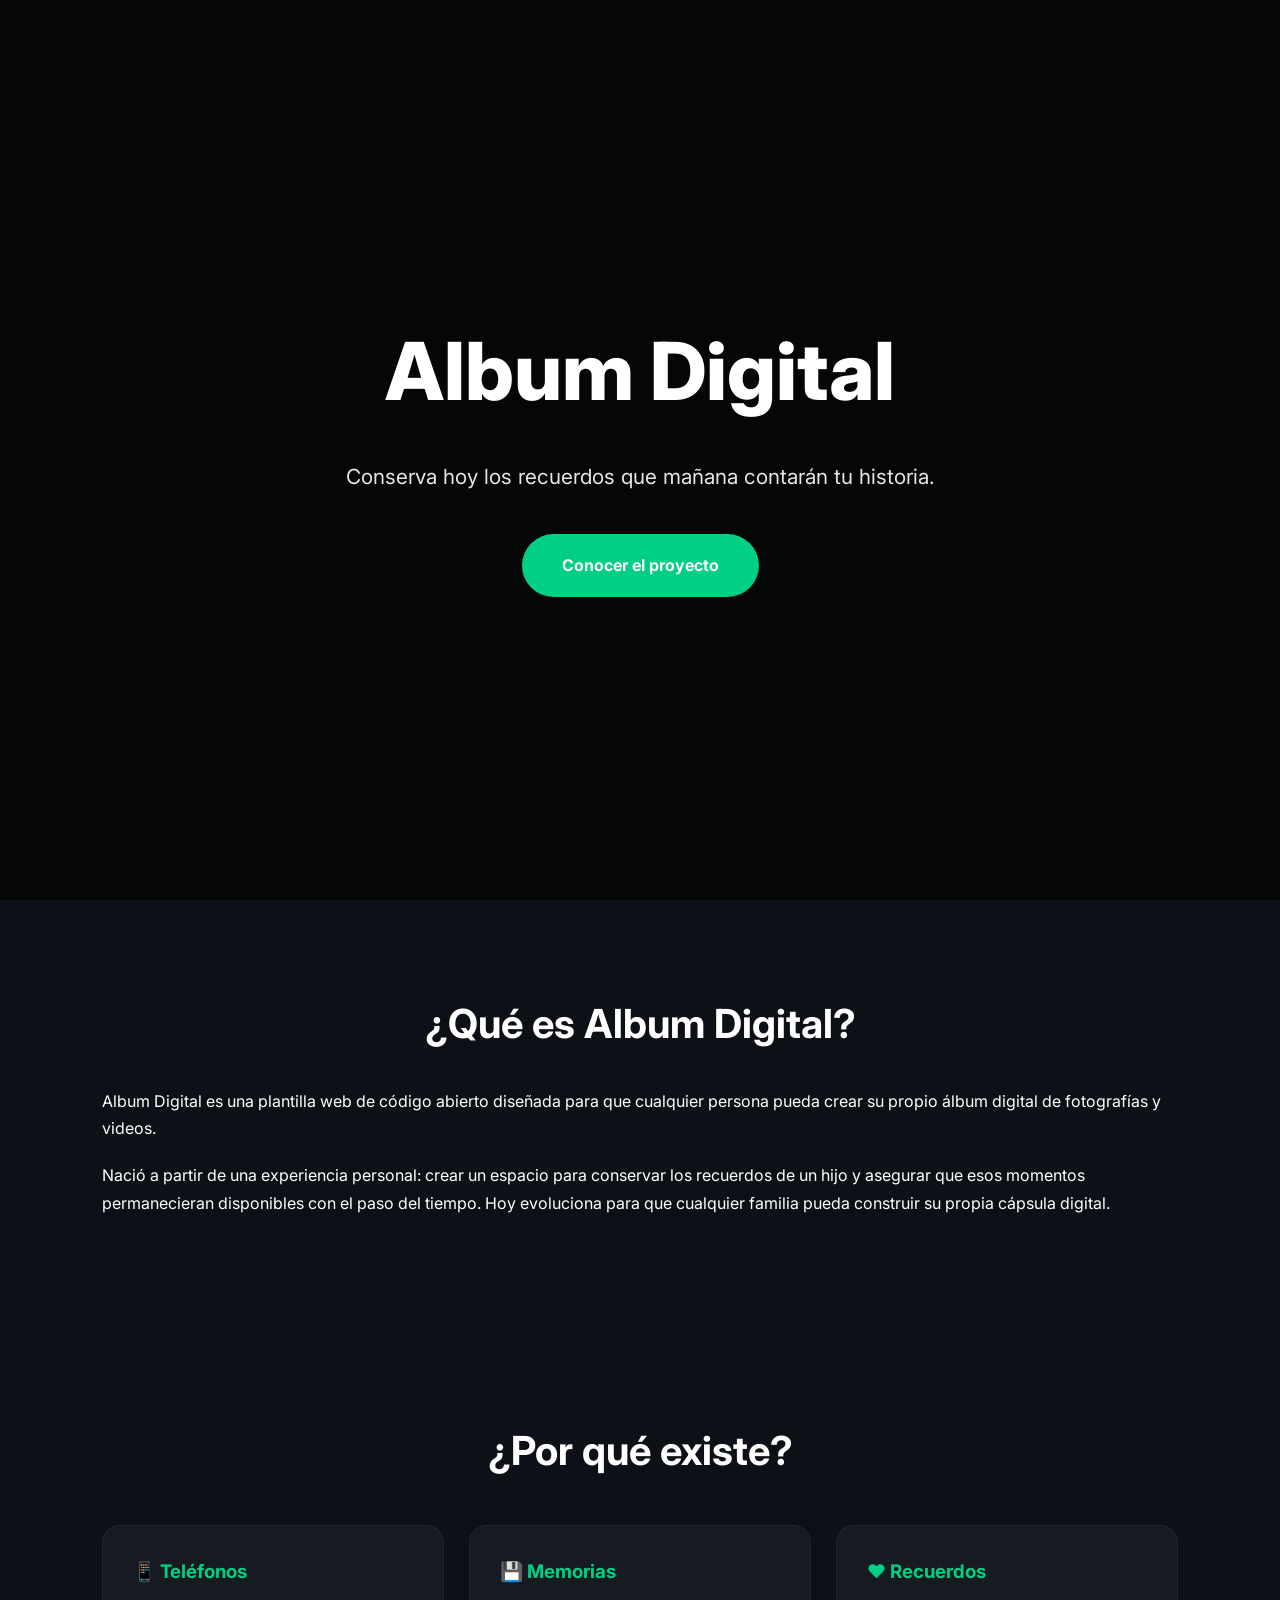
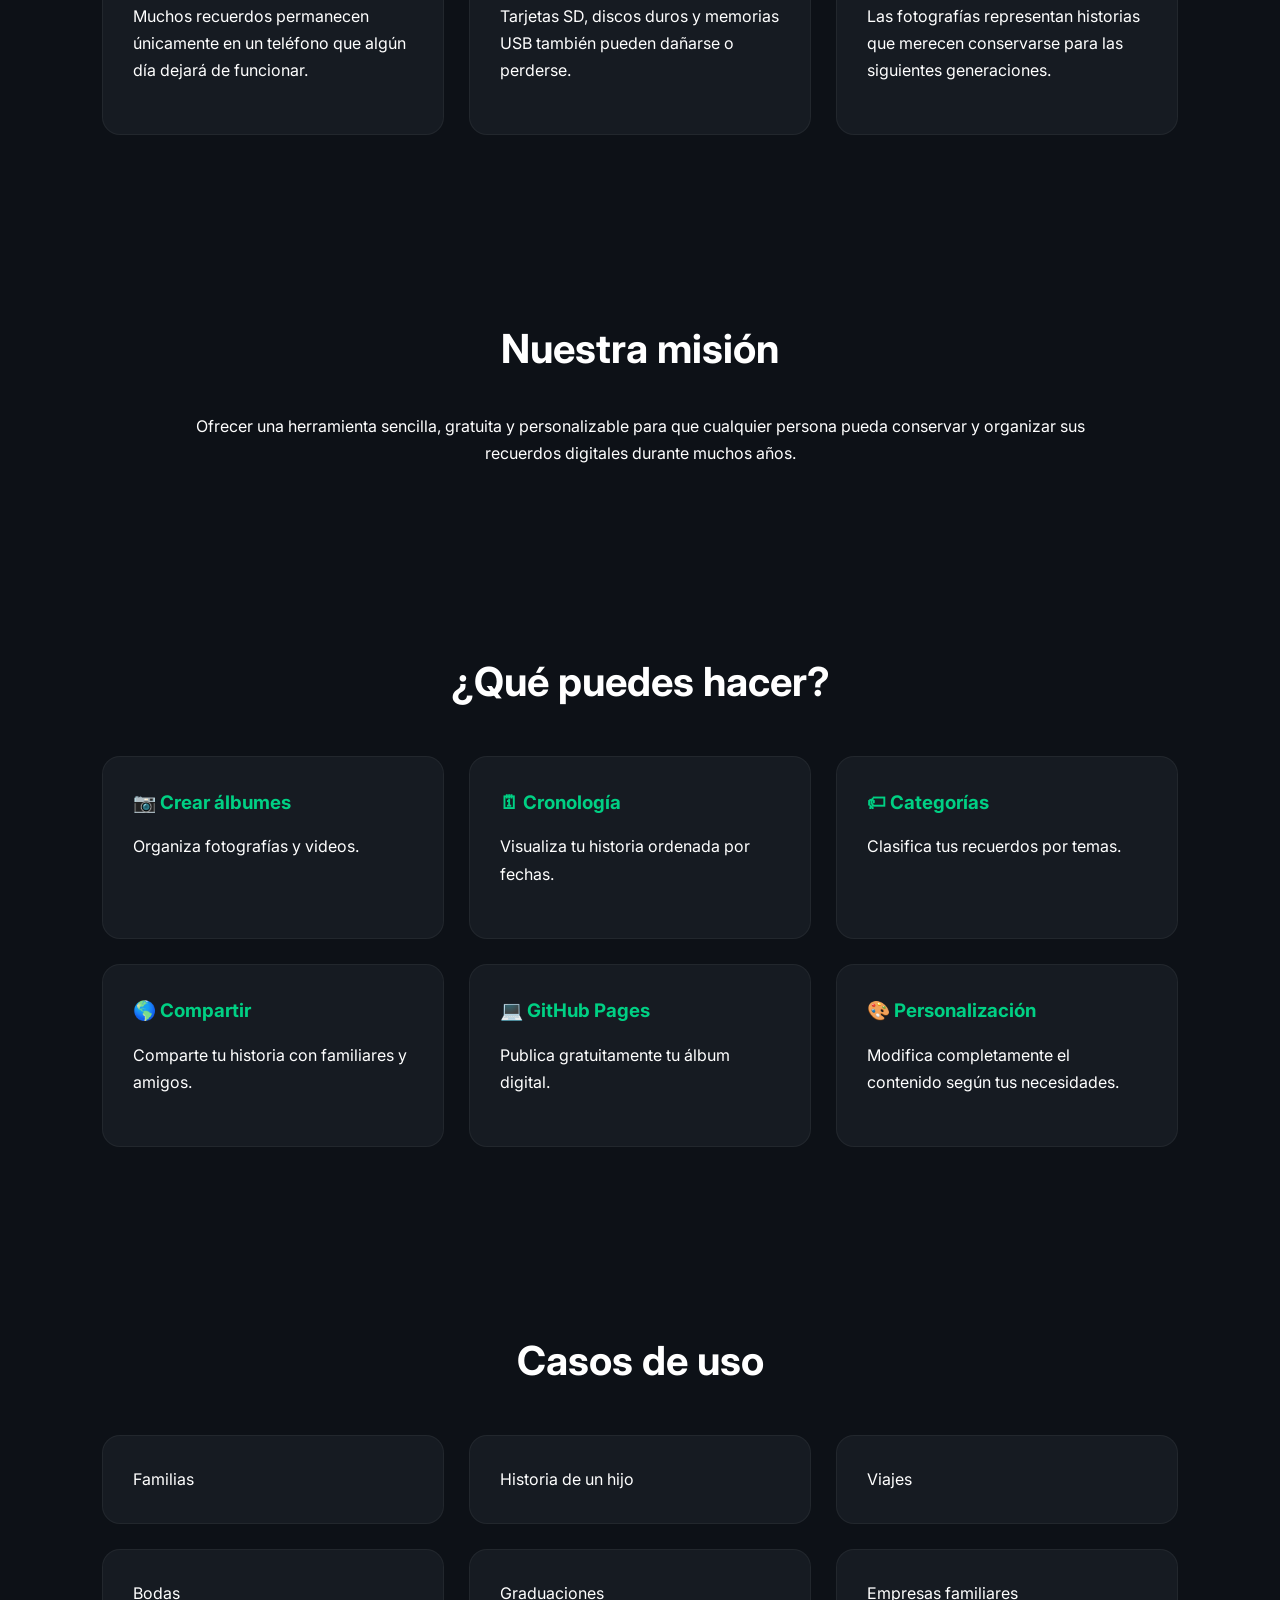
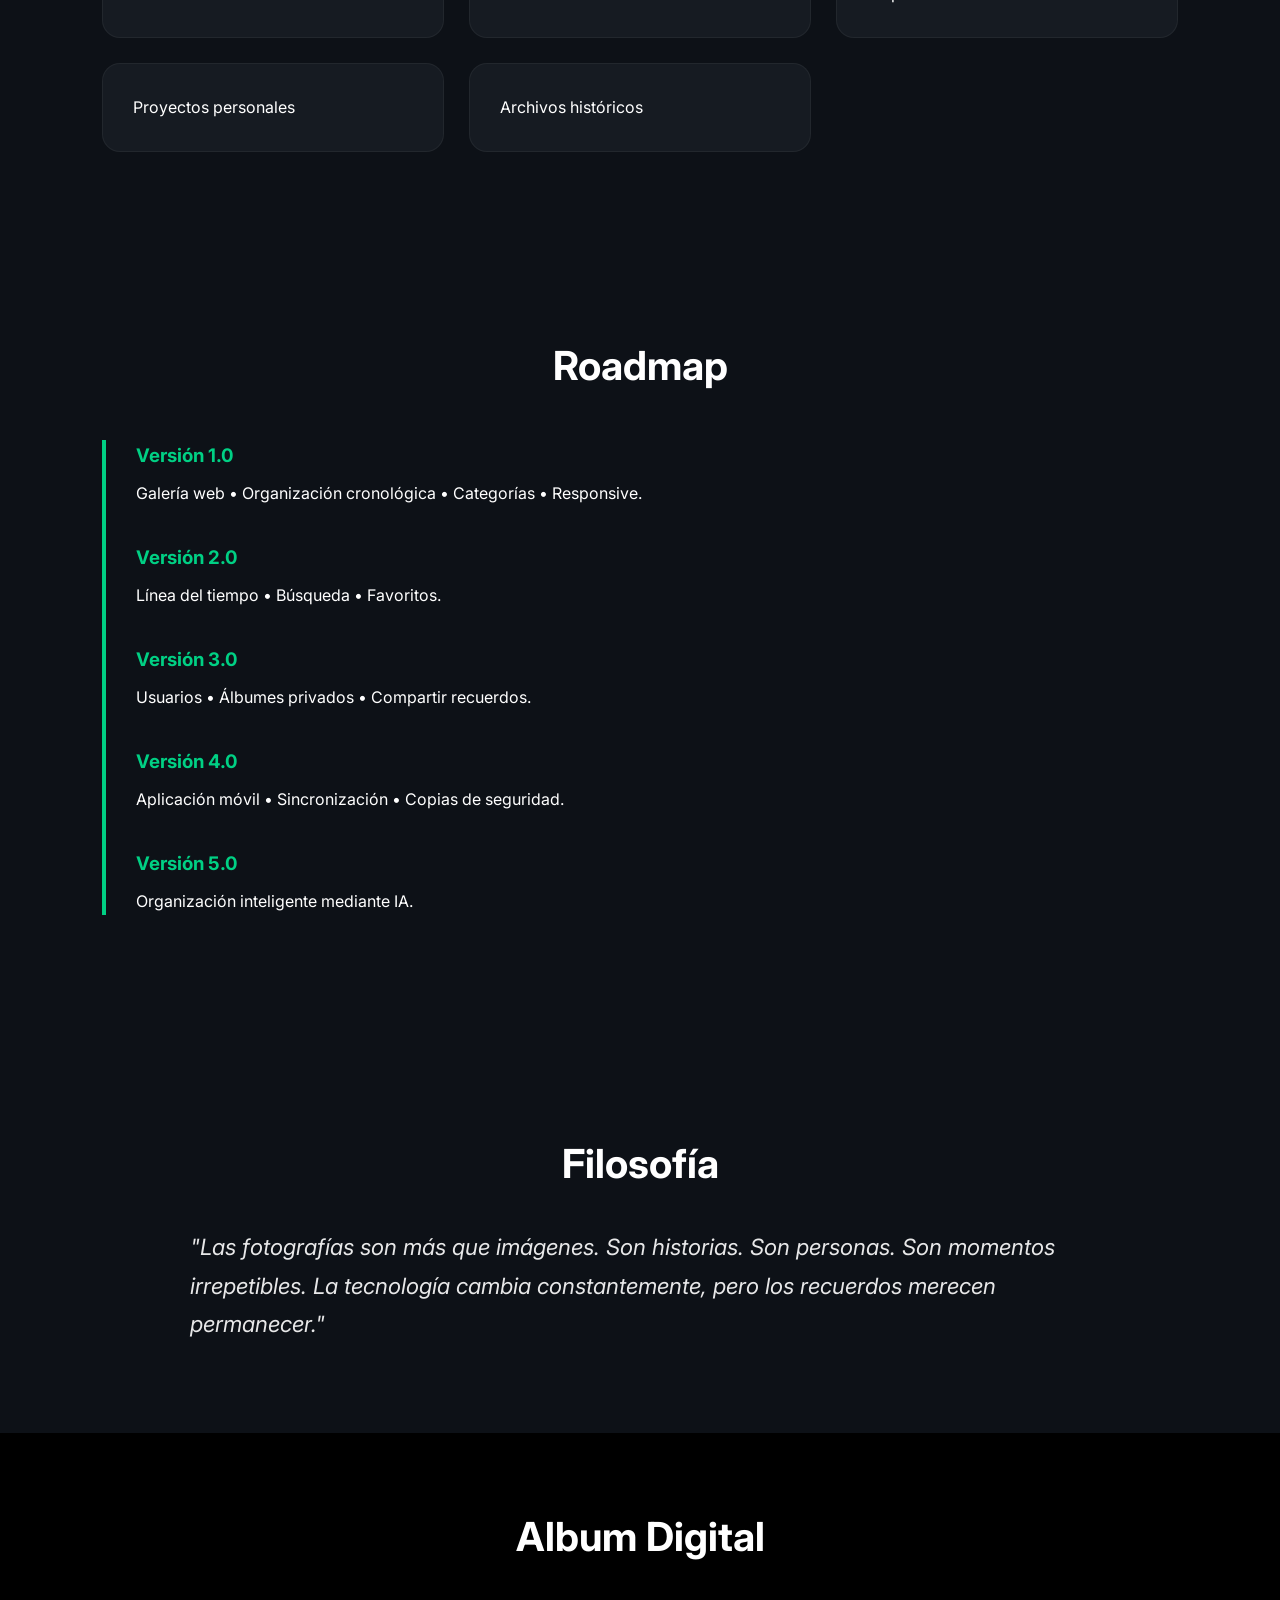
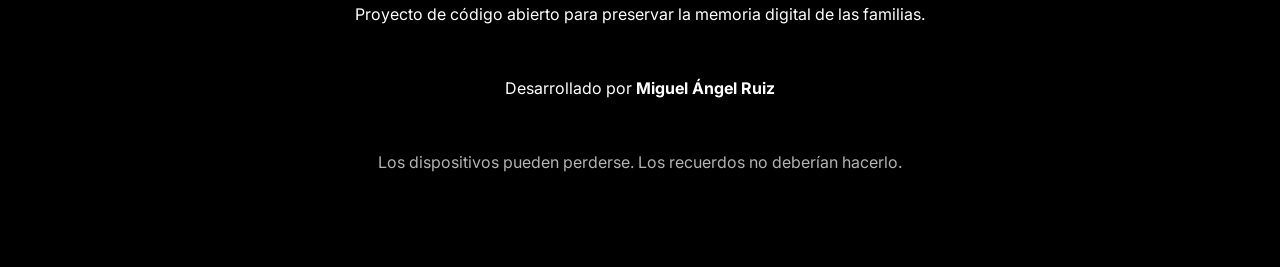
==== index.html @ 4e4da797 "Add files via upload" ====
<!DOCTYPE html>
<html lang="es">
<head>
<meta charset="UTF-8">
<meta name="viewport" content="width=device-width, initial-scale=1.0">
<title>Album Digital | Conserva hoy los recuerdos que mañana contarán tu historia</title>

<link href="https://fonts.googleapis.com/css2?family=Inter:wght@300;400;600;700;800&display=swap" rel="stylesheet">

<style>

*{
margin:0;
padding:0;
box-sizing:border-box;
}

html{
scroll-behavior:smooth;
}

body{

font-family:'Inter',sans-serif;
background:#0d1117;
color:#fff;
line-height:1.7;

}

a{
text-decoration:none;
color:inherit;
}

header{

min-height:100vh;

display:flex;
align-items:center;
justify-content:center;
text-align:center;

padding:40px;

background:

linear-gradient(rgba(0,0,0,.65),rgba(0,0,0,.65)),
url("https://images.unsplash.com/photo-1516035069371-29a1b244cc32?auto=format&fit=crop&w=1600&q=80");

background-size:cover;
background-position:center;

}

.hero{

max-width:900px;

}

.hero h1{

font-size:clamp(3rem,7vw,5rem);

font-weight:800;

margin-bottom:20px;

}

.hero p{

font-size:1.3rem;

opacity:.9;

margin-bottom:40px;

}

.btn{

display:inline-block;

padding:18px 40px;

background:#00d084;

border-radius:50px;

font-weight:700;

transition:.3s;

}

.btn:hover{

transform:translateY(-3px);

background:#00b873;

}

section{

padding:90px 8%;

}

.container{

max-width:1200px;

margin:auto;

}

h2{

font-size:2.5rem;

margin-bottom:30px;

text-align:center;

}

p{

margin-bottom:20px;

}

.grid{

display:grid;

grid-template-columns:repeat(auto-fit,minmax(280px,1fr));

gap:25px;

margin-top:40px;

}

.card{

background:#161b22;

padding:30px;

border-radius:18px;

transition:.3s;

border:1px solid rgba(255,255,255,.05);

}

.card:hover{

transform:translateY(-8px);

}

.card h3{

margin-bottom:15px;

color:#00d084;

}

.timeline{

border-left:4px solid #00d084;

padding-left:30px;

margin-top:40px;

}

.timeline div{

margin-bottom:35px;

}

.timeline h3{

color:#00d084;

margin-bottom:8px;

}

footer{

padding:70px 30px;

text-align:center;

background:#000;

}

blockquote{

font-size:1.4rem;

font-style:italic;

max-width:900px;

margin:auto;

opacity:.9;

}

@media(max-width:768px){

section{

padding:70px 25px;

}

.hero p{

font-size:1.1rem;

}

}

</style>

</head>
<body>

<header>

<div class="hero">

<h1>Album Digital</h1>

<p>

Conserva hoy los recuerdos que mañana contarán tu historia.

</p>

<a href="#proyecto" class="btn">

Conocer el proyecto

</a>

</div>

</header>

<section id="proyecto">

<div class="container">

<h2>¿Qué es Album Digital?</h2>

<p>

Album Digital es una plantilla web de código abierto diseñada para que cualquier persona pueda crear su propio álbum digital de fotografías y videos.

</p>

<p>

Nació a partir de una experiencia personal: crear un espacio para conservar los recuerdos de un hijo y asegurar que esos momentos permanecieran disponibles con el paso del tiempo.

Hoy evoluciona para que cualquier familia pueda construir su propia cápsula digital.

</p>

</div>

</section>

<section>

<div class="container">

<h2>¿Por qué existe?</h2>

<div class="grid">

<div class="card">

<h3>📱 Teléfonos</h3>

<p>

Muchos recuerdos permanecen únicamente en un teléfono que algún día dejará de funcionar.

</p>

</div>

<div class="card">

<h3>💾 Memorias</h3>

<p>

Tarjetas SD, discos duros y memorias USB también pueden dañarse o perderse.

</p>

</div>

<div class="card">

<h3>❤️ Recuerdos</h3>

<p>

Las fotografías representan historias que merecen conservarse para las siguientes generaciones.

</p>

</div>

</div>

</div>

</section>

<section>

<div class="container">

<h2>Nuestra misión</h2>

<p style="text-align:center;max-width:900px;margin:auto;">

Ofrecer una herramienta sencilla, gratuita y personalizable para que cualquier persona pueda conservar y organizar sus recuerdos digitales durante muchos años.

</p>

</div>

</section>

<section>

<div class="container">

<h2>¿Qué puedes hacer?</h2>

<div class="grid">

<div class="card">

<h3>📷 Crear álbumes</h3>

<p>Organiza fotografías y videos.</p>

</div>

<div class="card">

<h3>🗓 Cronología</h3>

<p>Visualiza tu historia ordenada por fechas.</p>

</div>

<div class="card">

<h3>🏷 Categorías</h3>

<p>Clasifica tus recuerdos por temas.</p>

</div>

<div class="card">

<h3>🌎 Compartir</h3>

<p>Comparte tu historia con familiares y amigos.</p>

</div>

<div class="card">

<h3>💻 GitHub Pages</h3>

<p>Publica gratuitamente tu álbum digital.</p>

</div>

<div class="card">

<h3>🎨 Personalización</h3>

<p>Modifica completamente el contenido según tus necesidades.</p>

</div>

</div>

</div>

</section>

<section>

<div class="container">

<h2>Casos de uso</h2>

<div class="grid">

<div class="card">

Familias

</div>

<div class="card">

Historia de un hijo

</div>

<div class="card">

Viajes

</div>

<div class="card">

Bodas

</div>

<div class="card">

Graduaciones

</div>

<div class="card">

Empresas familiares

</div>

<div class="card">

Proyectos personales

</div>

<div class="card">

Archivos históricos

</div>

</div>

</div>

</section>

<section>

<div class="container">

<h2>Roadmap</h2>

<div class="timeline">

<div>

<h3>Versión 1.0</h3>

Galería web • Organización cronológica • Categorías • Responsive.

</div>

<div>

<h3>Versión 2.0</h3>

Línea del tiempo • Búsqueda • Favoritos.

</div>

<div>

<h3>Versión 3.0</h3>

Usuarios • Álbumes privados • Compartir recuerdos.

</div>

<div>

<h3>Versión 4.0</h3>

Aplicación móvil • Sincronización • Copias de seguridad.

</div>

<div>

<h3>Versión 5.0</h3>

Organización inteligente mediante IA.

</div>

</div>

</div>

</section>

<section>

<div class="container">

<h2>Filosofía</h2>

<blockquote>

"Las fotografías son más que imágenes.

Son historias.

Son personas.

Son momentos irrepetibles.

La tecnología cambia constantemente, pero los recuerdos merecen permanecer."

</blockquote>

</div>

</section>

<footer>

<h2>Album Digital</h2>

<p>

Proyecto de código abierto para preservar la memoria digital de las familias.

</p>

<br>

<p>

Desarrollado por <strong>Miguel Ángel Ruiz</strong>

</p>

<br>

<p style="opacity:.7;">

Los dispositivos pueden perderse.

Los recuerdos no deberían hacerlo.

</p>

</footer>

</body>
</html>
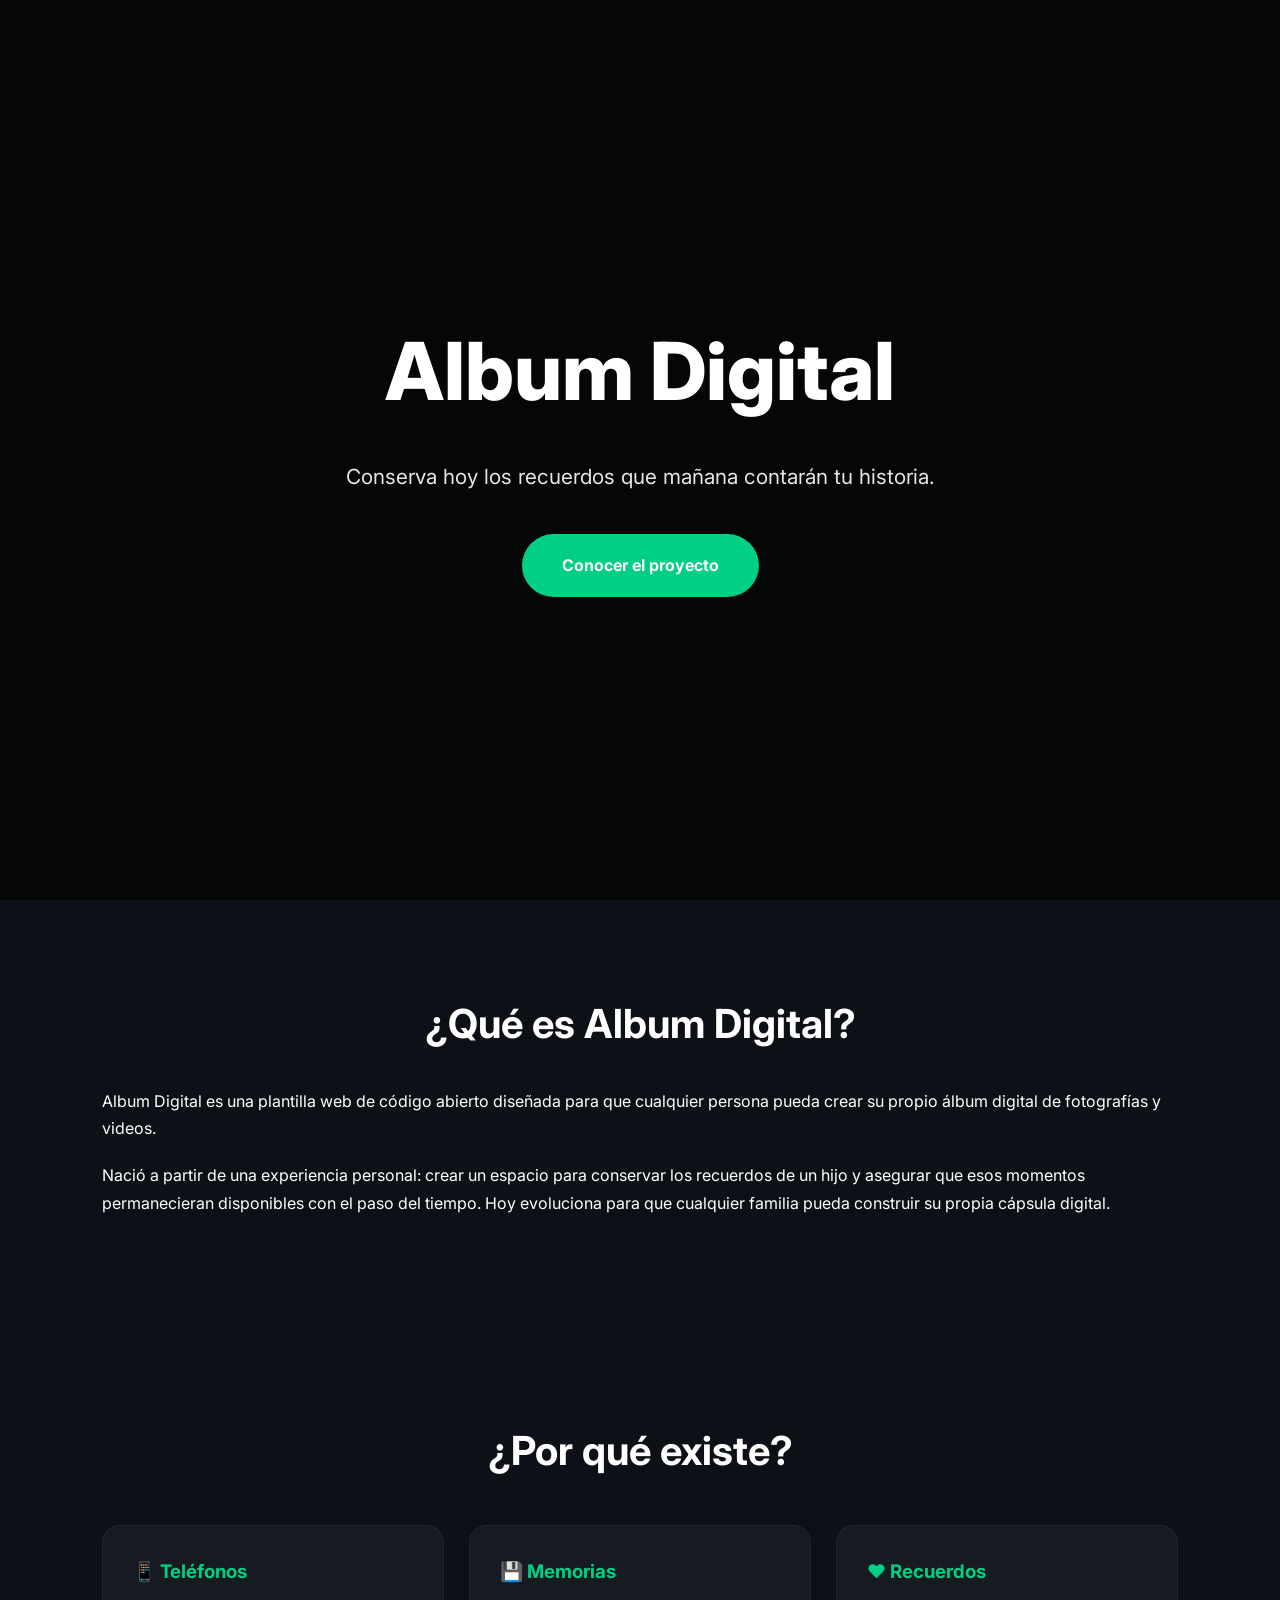
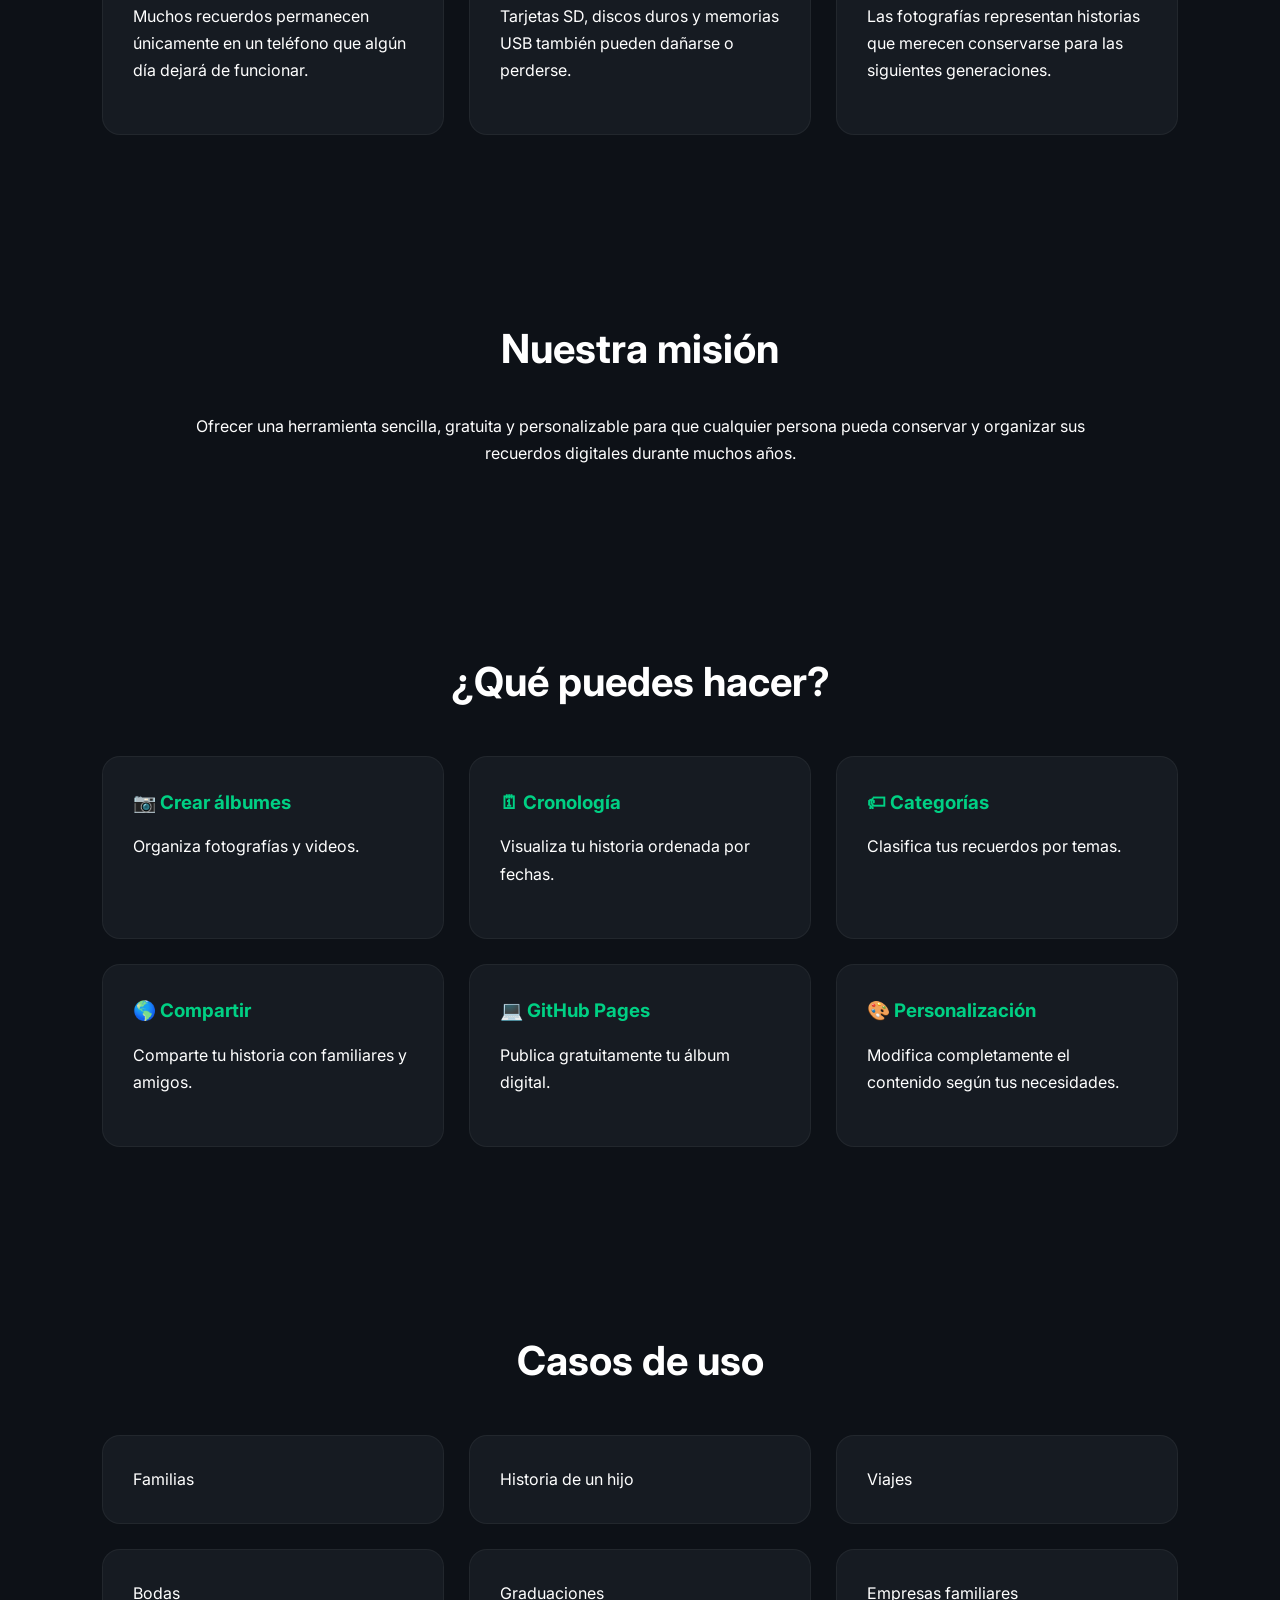
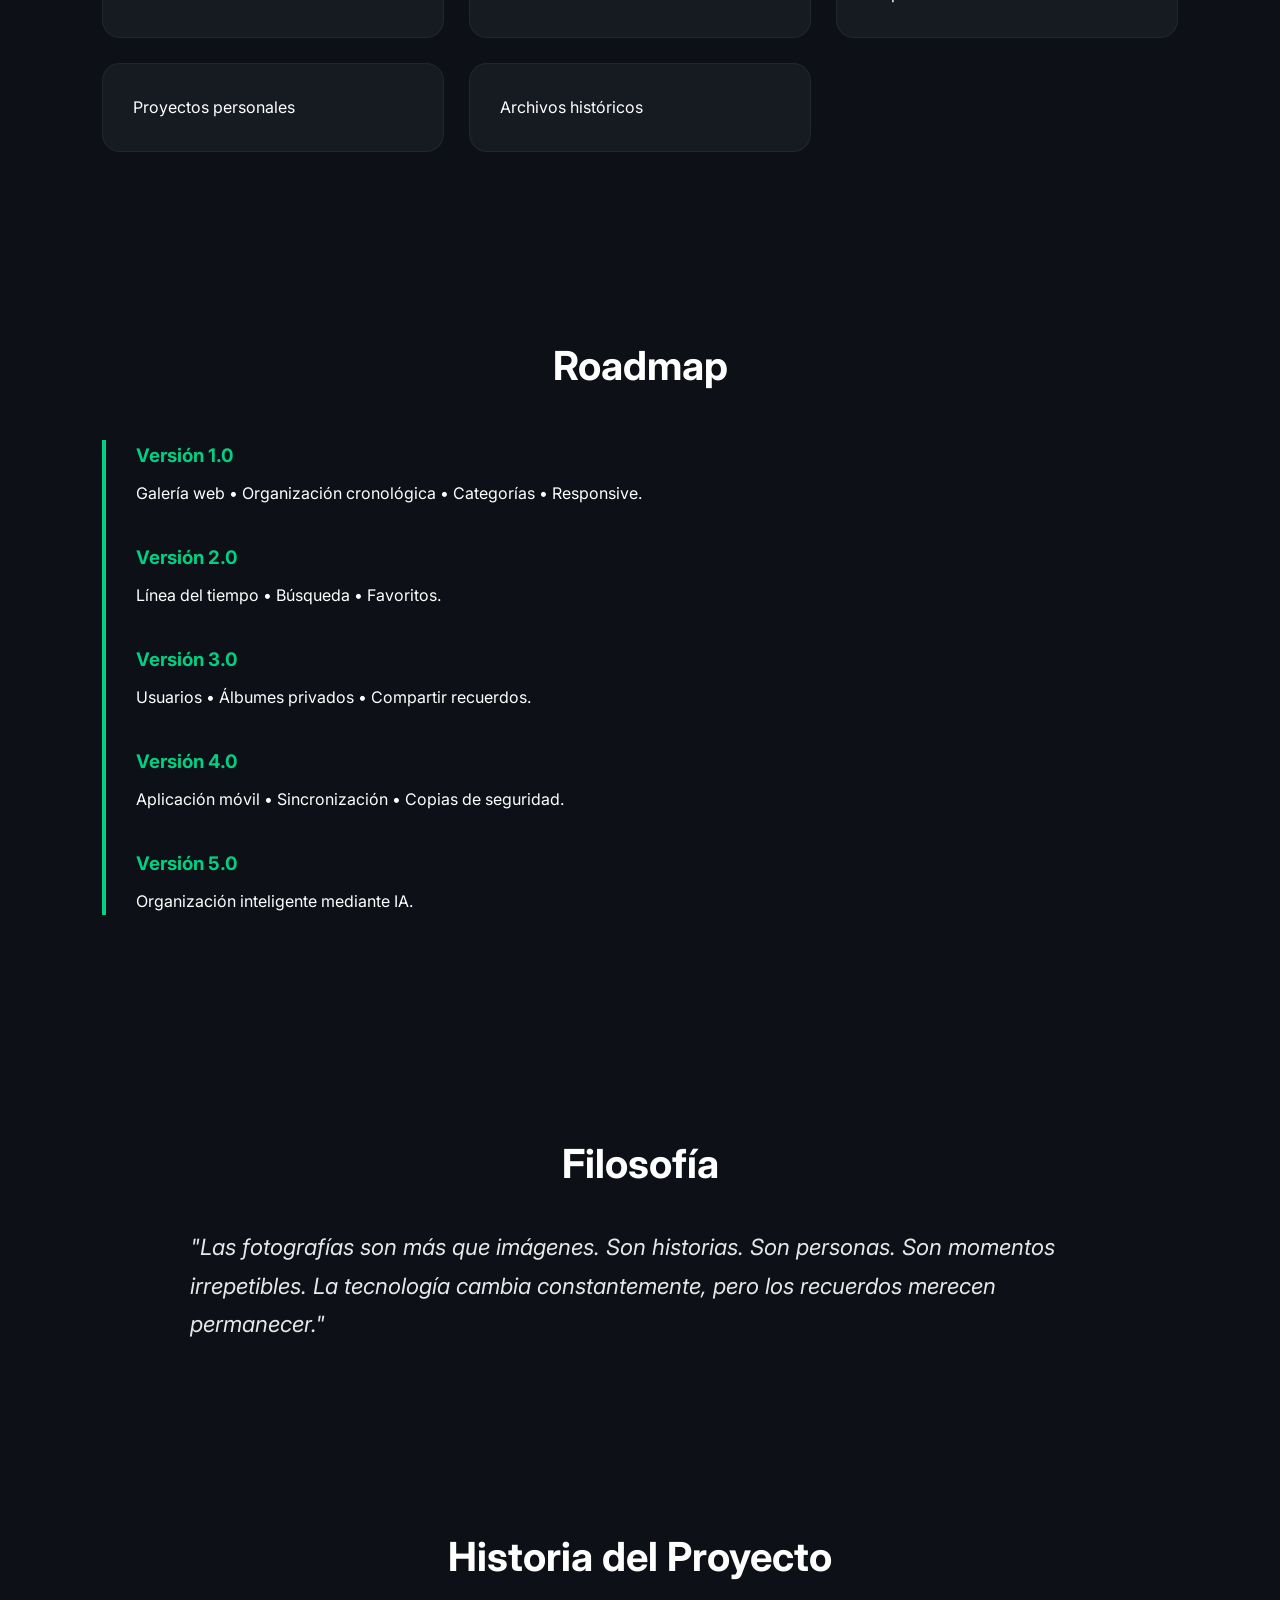
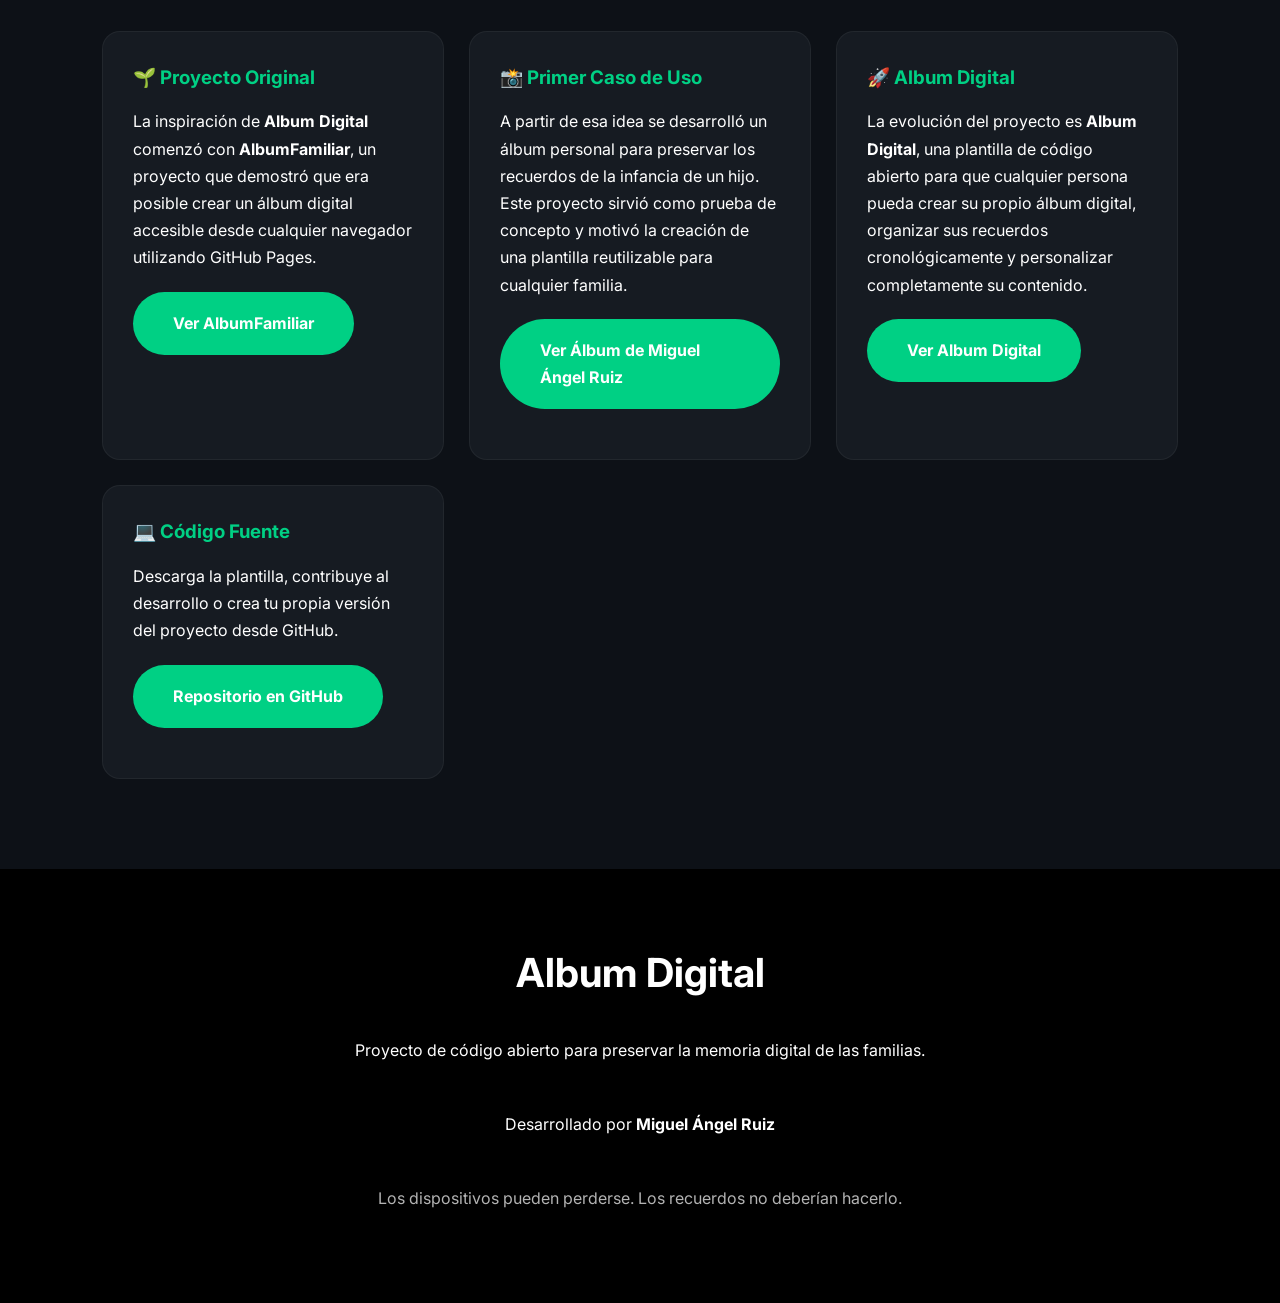
==== commit 61a1cd64: "Update index.html" ====
--- a/index.html
+++ b/index.html
@@ -556,7 +556,83 @@
 </div>
 
 </section>
-
+<section id="enlaces">
+
+<div class="container">
+
+<h2>Historia del Proyecto</h2>
+
+<div class="grid">
+
+<div class="card">
+
+<h3>🌱 Proyecto Original</h3>
+
+<p>
+La inspiración de <strong>Album Digital</strong> comenzó con <strong>AlbumFamiliar</strong>, un proyecto que demostró que era posible crear un álbum digital accesible desde cualquier navegador utilizando GitHub Pages.
+</p>
+
+<p>
+<a class="btn" href="https://kato250712.github.io/AlbumFamiliar/" target="_blank" rel="noopener noreferrer">
+Ver AlbumFamiliar
+</a>
+</p>
+
+</div>
+
+<div class="card">
+
+<h3>📸 Primer Caso de Uso</h3>
+
+<p>
+A partir de esa idea se desarrolló un álbum personal para preservar los recuerdos de la infancia de un hijo. Este proyecto sirvió como prueba de concepto y motivó la creación de una plantilla reutilizable para cualquier familia.
+</p>
+
+<p>
+<a class="btn" href="https://miguelangelruizfull-ai.github.io/album_MiguelAngelRuiz/" target="_blank" rel="noopener noreferrer">
+Ver Álbum de Miguel Ángel Ruiz
+</a>
+</p>
+
+</div>
+
+<div class="card">
+
+<h3>🚀 Album Digital</h3>
+
+<p>
+La evolución del proyecto es <strong>Album Digital</strong>, una plantilla de código abierto para que cualquier persona pueda crear su propio álbum digital, organizar sus recuerdos cronológicamente y personalizar completamente su contenido.
+</p>
+
+<p>
+<a class="btn" href="https://miguelangelruizfull-ai.github.io/Album_Digital/" target="_blank" rel="noopener noreferrer">
+Ver Album Digital
+</a>
+</p>
+
+</div>
+
+<div class="card">
+
+<h3>💻 Código Fuente</h3>
+
+<p>
+Descarga la plantilla, contribuye al desarrollo o crea tu propia versión del proyecto desde GitHub.
+</p>
+
+<p>
+<a class="btn" href="https://github.com/miguelangelruizfull-ai/Album_Digital" target="_blank" rel="noopener noreferrer">
+Repositorio en GitHub
+</a>
+</p>
+
+</div>
+
+</div>
+
+</div>
+
+</section>
 <footer>
 
 <h2>Album Digital</h2>
@@ -588,4 +664,4 @@
 </footer>
 
 </body>
-</html>+</html>
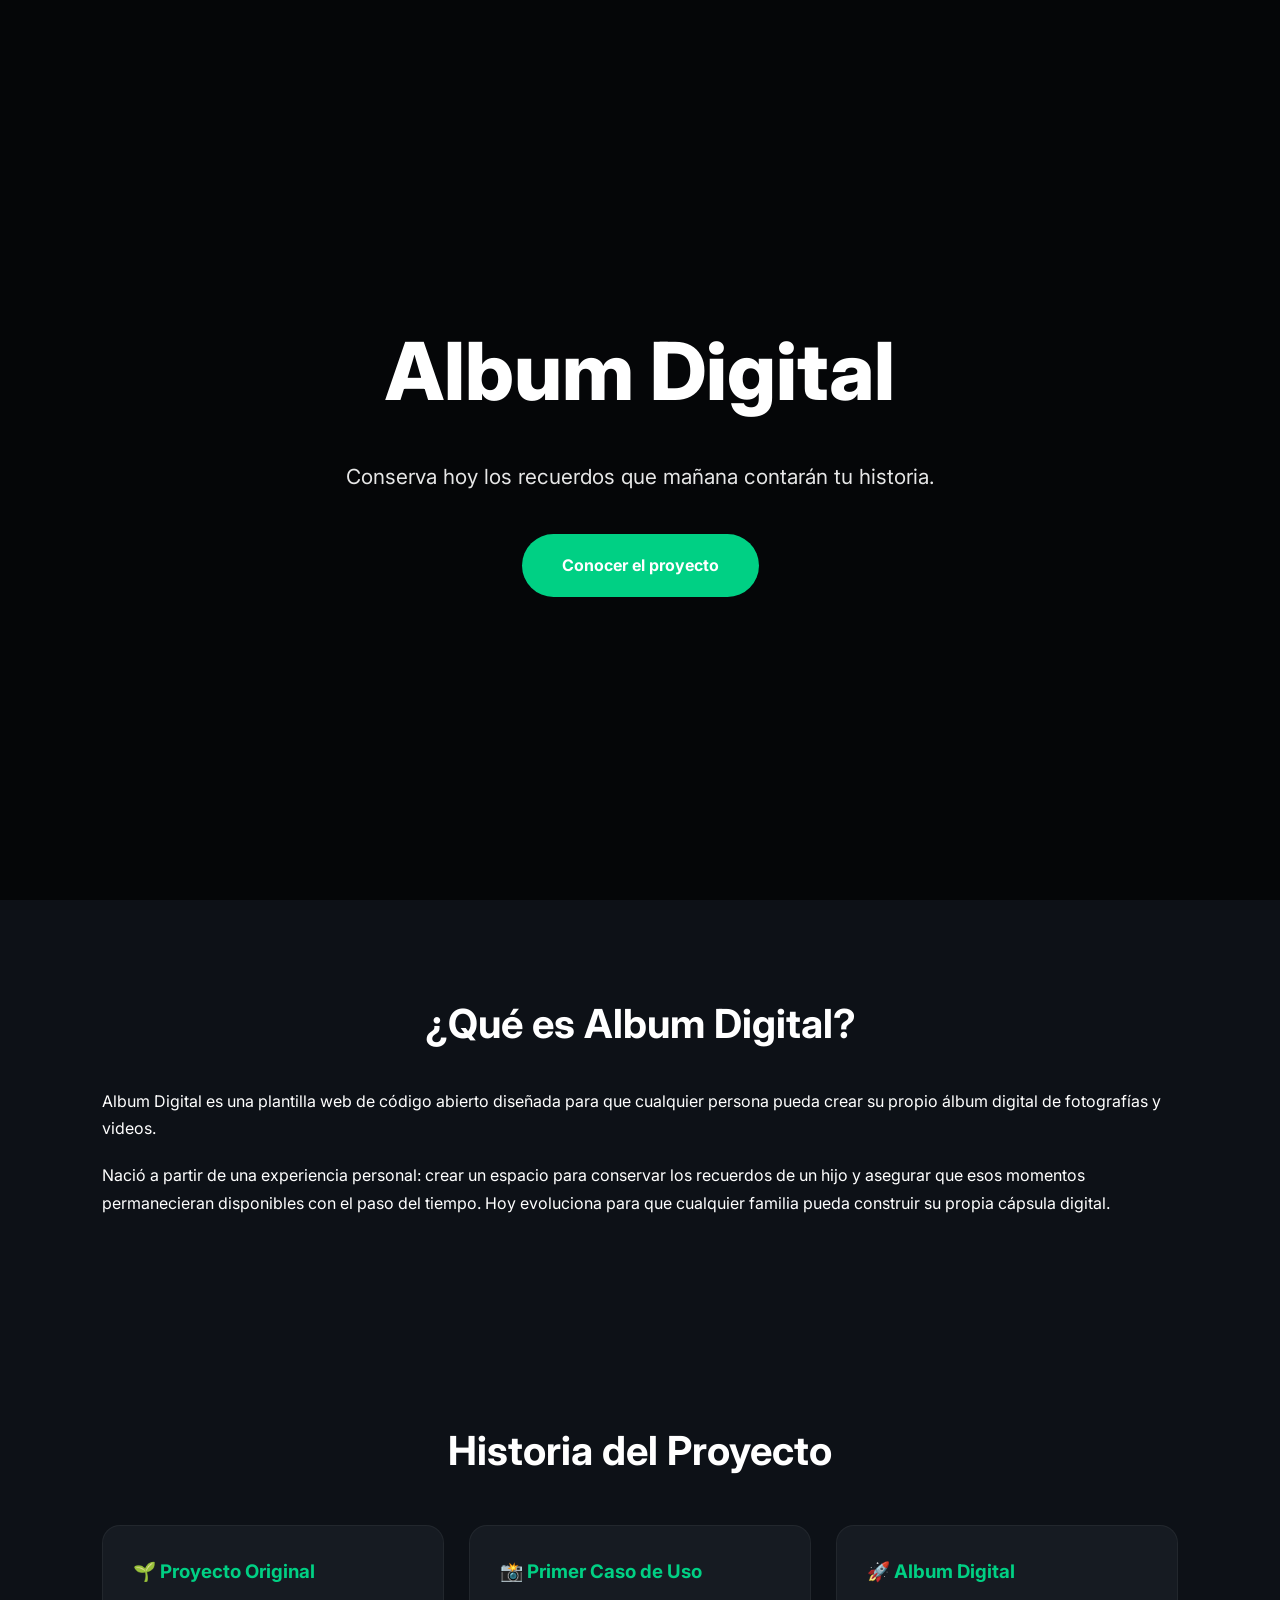
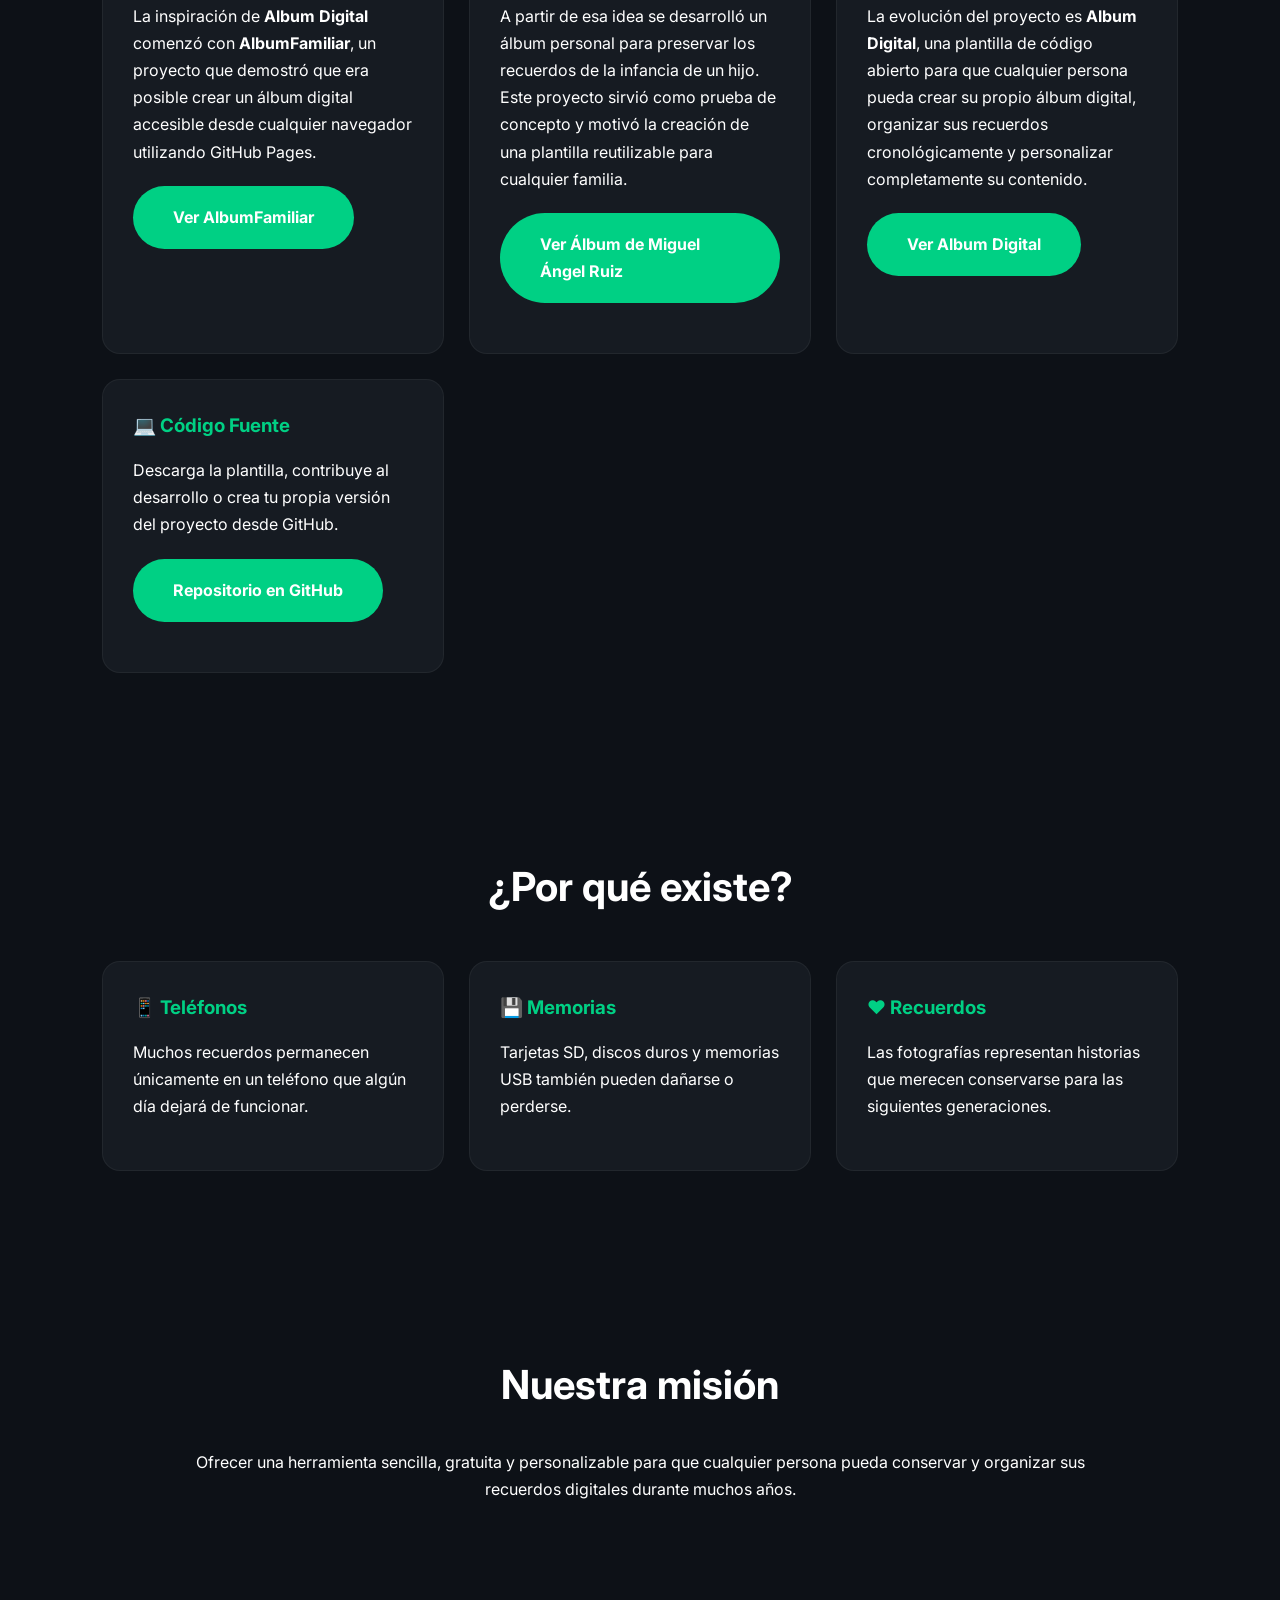
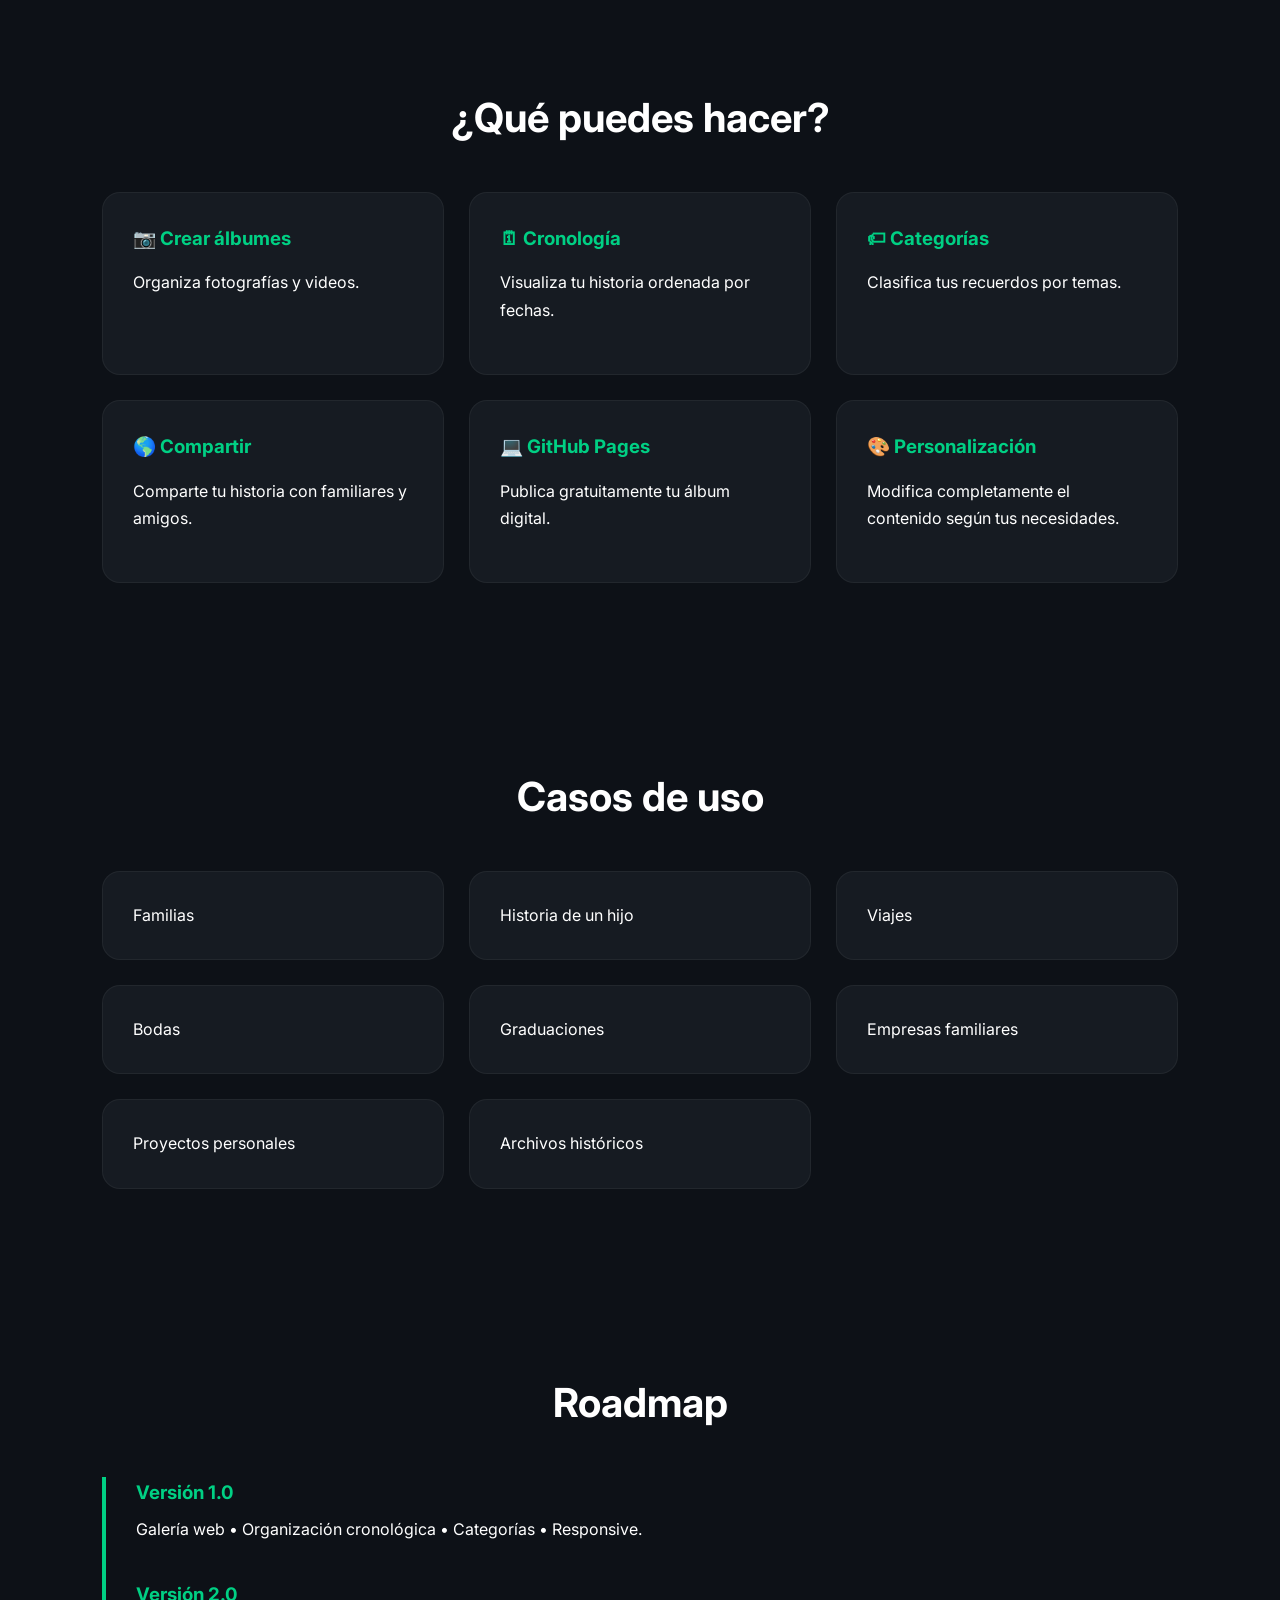
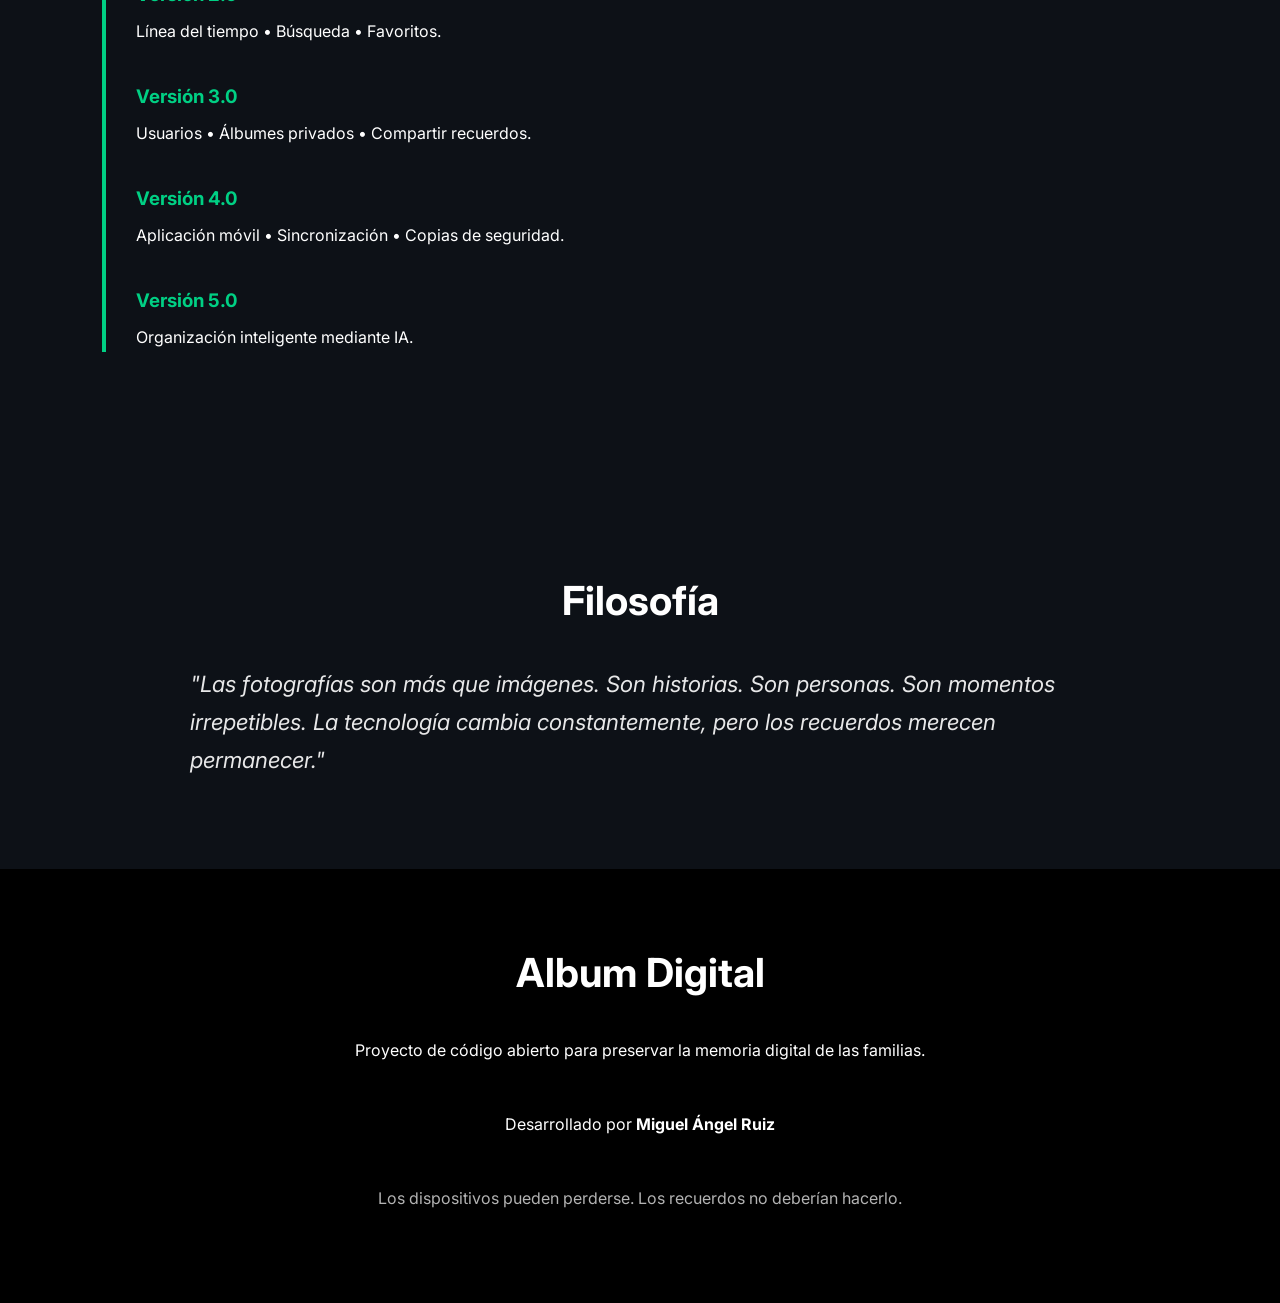
==== commit 559b4612: "Add files via upload" ====
--- a/index.html
+++ b/index.html
@@ -288,274 +288,6 @@
 </div>
 
 </section>
-
-<section>
-
-<div class="container">
-
-<h2>¿Por qué existe?</h2>
-
-<div class="grid">
-
-<div class="card">
-
-<h3>📱 Teléfonos</h3>
-
-<p>
-
-Muchos recuerdos permanecen únicamente en un teléfono que algún día dejará de funcionar.
-
-</p>
-
-</div>
-
-<div class="card">
-
-<h3>💾 Memorias</h3>
-
-<p>
-
-Tarjetas SD, discos duros y memorias USB también pueden dañarse o perderse.
-
-</p>
-
-</div>
-
-<div class="card">
-
-<h3>❤️ Recuerdos</h3>
-
-<p>
-
-Las fotografías representan historias que merecen conservarse para las siguientes generaciones.
-
-</p>
-
-</div>
-
-</div>
-
-</div>
-
-</section>
-
-<section>
-
-<div class="container">
-
-<h2>Nuestra misión</h2>
-
-<p style="text-align:center;max-width:900px;margin:auto;">
-
-Ofrecer una herramienta sencilla, gratuita y personalizable para que cualquier persona pueda conservar y organizar sus recuerdos digitales durante muchos años.
-
-</p>
-
-</div>
-
-</section>
-
-<section>
-
-<div class="container">
-
-<h2>¿Qué puedes hacer?</h2>
-
-<div class="grid">
-
-<div class="card">
-
-<h3>📷 Crear álbumes</h3>
-
-<p>Organiza fotografías y videos.</p>
-
-</div>
-
-<div class="card">
-
-<h3>🗓 Cronología</h3>
-
-<p>Visualiza tu historia ordenada por fechas.</p>
-
-</div>
-
-<div class="card">
-
-<h3>🏷 Categorías</h3>
-
-<p>Clasifica tus recuerdos por temas.</p>
-
-</div>
-
-<div class="card">
-
-<h3>🌎 Compartir</h3>
-
-<p>Comparte tu historia con familiares y amigos.</p>
-
-</div>
-
-<div class="card">
-
-<h3>💻 GitHub Pages</h3>
-
-<p>Publica gratuitamente tu álbum digital.</p>
-
-</div>
-
-<div class="card">
-
-<h3>🎨 Personalización</h3>
-
-<p>Modifica completamente el contenido según tus necesidades.</p>
-
-</div>
-
-</div>
-
-</div>
-
-</section>
-
-<section>
-
-<div class="container">
-
-<h2>Casos de uso</h2>
-
-<div class="grid">
-
-<div class="card">
-
-Familias
-
-</div>
-
-<div class="card">
-
-Historia de un hijo
-
-</div>
-
-<div class="card">
-
-Viajes
-
-</div>
-
-<div class="card">
-
-Bodas
-
-</div>
-
-<div class="card">
-
-Graduaciones
-
-</div>
-
-<div class="card">
-
-Empresas familiares
-
-</div>
-
-<div class="card">
-
-Proyectos personales
-
-</div>
-
-<div class="card">
-
-Archivos históricos
-
-</div>
-
-</div>
-
-</div>
-
-</section>
-
-<section>
-
-<div class="container">
-
-<h2>Roadmap</h2>
-
-<div class="timeline">
-
-<div>
-
-<h3>Versión 1.0</h3>
-
-Galería web • Organización cronológica • Categorías • Responsive.
-
-</div>
-
-<div>
-
-<h3>Versión 2.0</h3>
-
-Línea del tiempo • Búsqueda • Favoritos.
-
-</div>
-
-<div>
-
-<h3>Versión 3.0</h3>
-
-Usuarios • Álbumes privados • Compartir recuerdos.
-
-</div>
-
-<div>
-
-<h3>Versión 4.0</h3>
-
-Aplicación móvil • Sincronización • Copias de seguridad.
-
-</div>
-
-<div>
-
-<h3>Versión 5.0</h3>
-
-Organización inteligente mediante IA.
-
-</div>
-
-</div>
-
-</div>
-
-</section>
-
-<section>
-
-<div class="container">
-
-<h2>Filosofía</h2>
-
-<blockquote>
-
-"Las fotografías son más que imágenes.
-
-Son historias.
-
-Son personas.
-
-Son momentos irrepetibles.
-
-La tecnología cambia constantemente, pero los recuerdos merecen permanecer."
-
-</blockquote>
-
-</div>
-
-</section>
 <section id="enlaces">
 
 <div class="container">
@@ -633,6 +365,274 @@
 </div>
 
 </section>
+
+<section>
+
+<div class="container">
+
+<h2>¿Por qué existe?</h2>
+
+<div class="grid">
+
+<div class="card">
+
+<h3>📱 Teléfonos</h3>
+
+<p>
+
+Muchos recuerdos permanecen únicamente en un teléfono que algún día dejará de funcionar.
+
+</p>
+
+</div>
+
+<div class="card">
+
+<h3>💾 Memorias</h3>
+
+<p>
+
+Tarjetas SD, discos duros y memorias USB también pueden dañarse o perderse.
+
+</p>
+
+</div>
+
+<div class="card">
+
+<h3>❤️ Recuerdos</h3>
+
+<p>
+
+Las fotografías representan historias que merecen conservarse para las siguientes generaciones.
+
+</p>
+
+</div>
+
+</div>
+
+</div>
+
+</section>
+
+<section>
+
+<div class="container">
+
+<h2>Nuestra misión</h2>
+
+<p style="text-align:center;max-width:900px;margin:auto;">
+
+Ofrecer una herramienta sencilla, gratuita y personalizable para que cualquier persona pueda conservar y organizar sus recuerdos digitales durante muchos años.
+
+</p>
+
+</div>
+
+</section>
+
+<section>
+
+<div class="container">
+
+<h2>¿Qué puedes hacer?</h2>
+
+<div class="grid">
+
+<div class="card">
+
+<h3>📷 Crear álbumes</h3>
+
+<p>Organiza fotografías y videos.</p>
+
+</div>
+
+<div class="card">
+
+<h3>🗓 Cronología</h3>
+
+<p>Visualiza tu historia ordenada por fechas.</p>
+
+</div>
+
+<div class="card">
+
+<h3>🏷 Categorías</h3>
+
+<p>Clasifica tus recuerdos por temas.</p>
+
+</div>
+
+<div class="card">
+
+<h3>🌎 Compartir</h3>
+
+<p>Comparte tu historia con familiares y amigos.</p>
+
+</div>
+
+<div class="card">
+
+<h3>💻 GitHub Pages</h3>
+
+<p>Publica gratuitamente tu álbum digital.</p>
+
+</div>
+
+<div class="card">
+
+<h3>🎨 Personalización</h3>
+
+<p>Modifica completamente el contenido según tus necesidades.</p>
+
+</div>
+
+</div>
+
+</div>
+
+</section>
+
+<section>
+
+<div class="container">
+
+<h2>Casos de uso</h2>
+
+<div class="grid">
+
+<div class="card">
+
+Familias
+
+</div>
+
+<div class="card">
+
+Historia de un hijo
+
+</div>
+
+<div class="card">
+
+Viajes
+
+</div>
+
+<div class="card">
+
+Bodas
+
+</div>
+
+<div class="card">
+
+Graduaciones
+
+</div>
+
+<div class="card">
+
+Empresas familiares
+
+</div>
+
+<div class="card">
+
+Proyectos personales
+
+</div>
+
+<div class="card">
+
+Archivos históricos
+
+</div>
+
+</div>
+
+</div>
+
+</section>
+
+<section>
+
+<div class="container">
+
+<h2>Roadmap</h2>
+
+<div class="timeline">
+
+<div>
+
+<h3>Versión 1.0</h3>
+
+Galería web • Organización cronológica • Categorías • Responsive.
+
+</div>
+
+<div>
+
+<h3>Versión 2.0</h3>
+
+Línea del tiempo • Búsqueda • Favoritos.
+
+</div>
+
+<div>
+
+<h3>Versión 3.0</h3>
+
+Usuarios • Álbumes privados • Compartir recuerdos.
+
+</div>
+
+<div>
+
+<h3>Versión 4.0</h3>
+
+Aplicación móvil • Sincronización • Copias de seguridad.
+
+</div>
+
+<div>
+
+<h3>Versión 5.0</h3>
+
+Organización inteligente mediante IA.
+
+</div>
+
+</div>
+
+</div>
+
+</section>
+
+<section>
+
+<div class="container">
+
+<h2>Filosofía</h2>
+
+<blockquote>
+
+"Las fotografías son más que imágenes.
+
+Son historias.
+
+Son personas.
+
+Son momentos irrepetibles.
+
+La tecnología cambia constantemente, pero los recuerdos merecen permanecer."
+
+</blockquote>
+
+</div>
+
+</section>
 <footer>
 
 <h2>Album Digital</h2>
@@ -664,4 +664,4 @@
 </footer>
 
 </body>
-</html>
+</html>
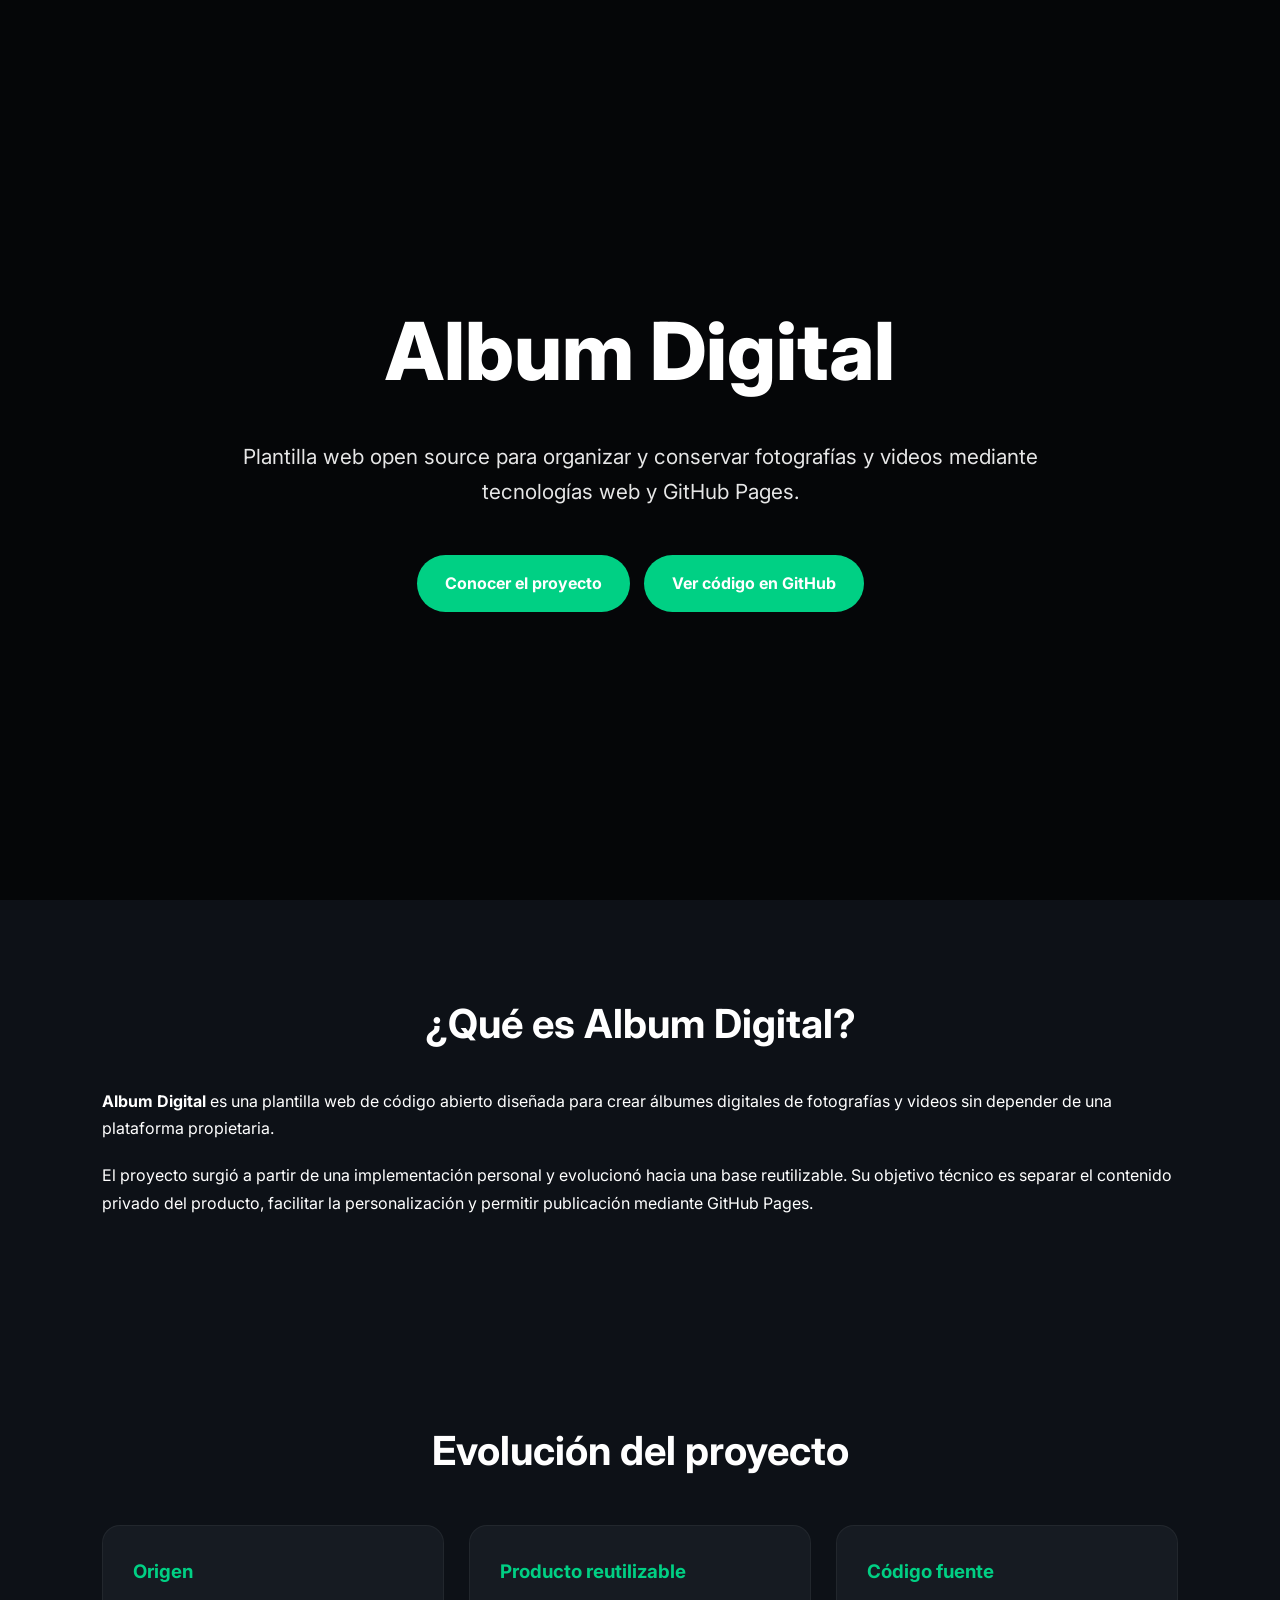
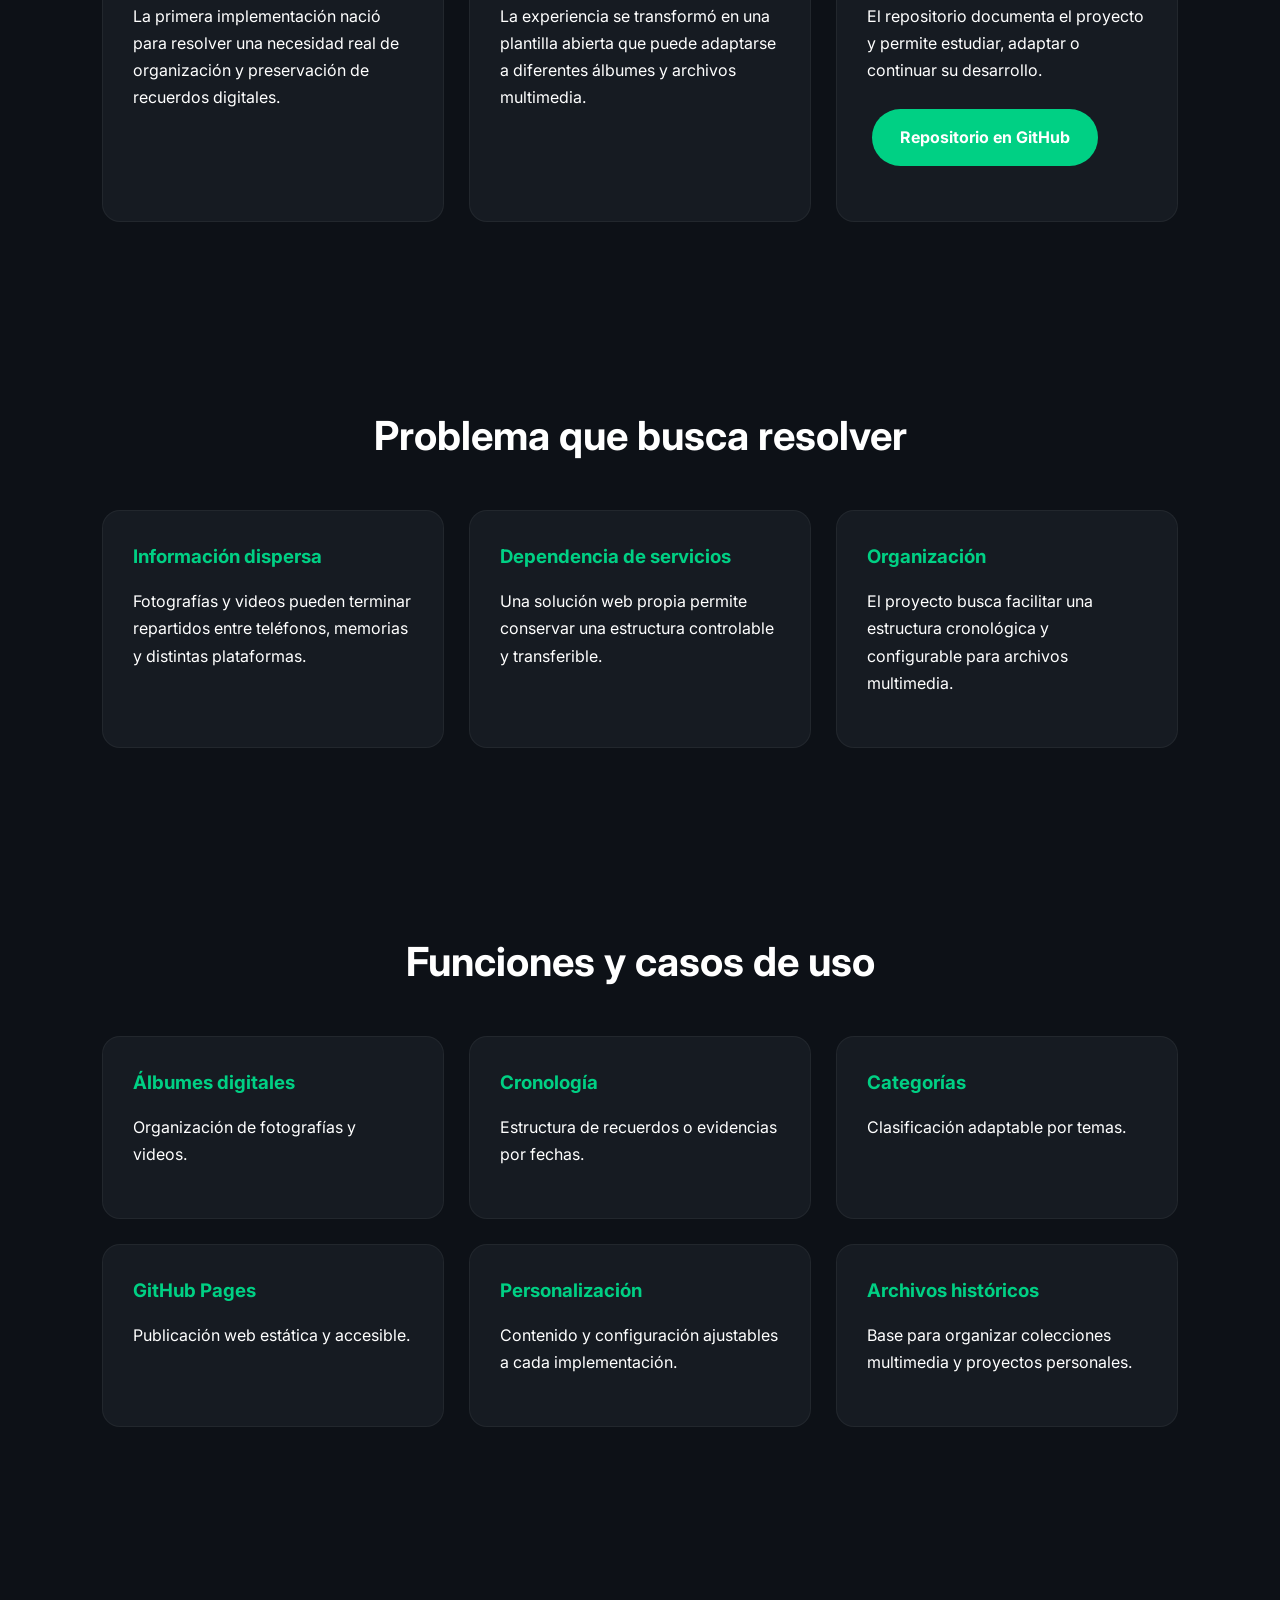
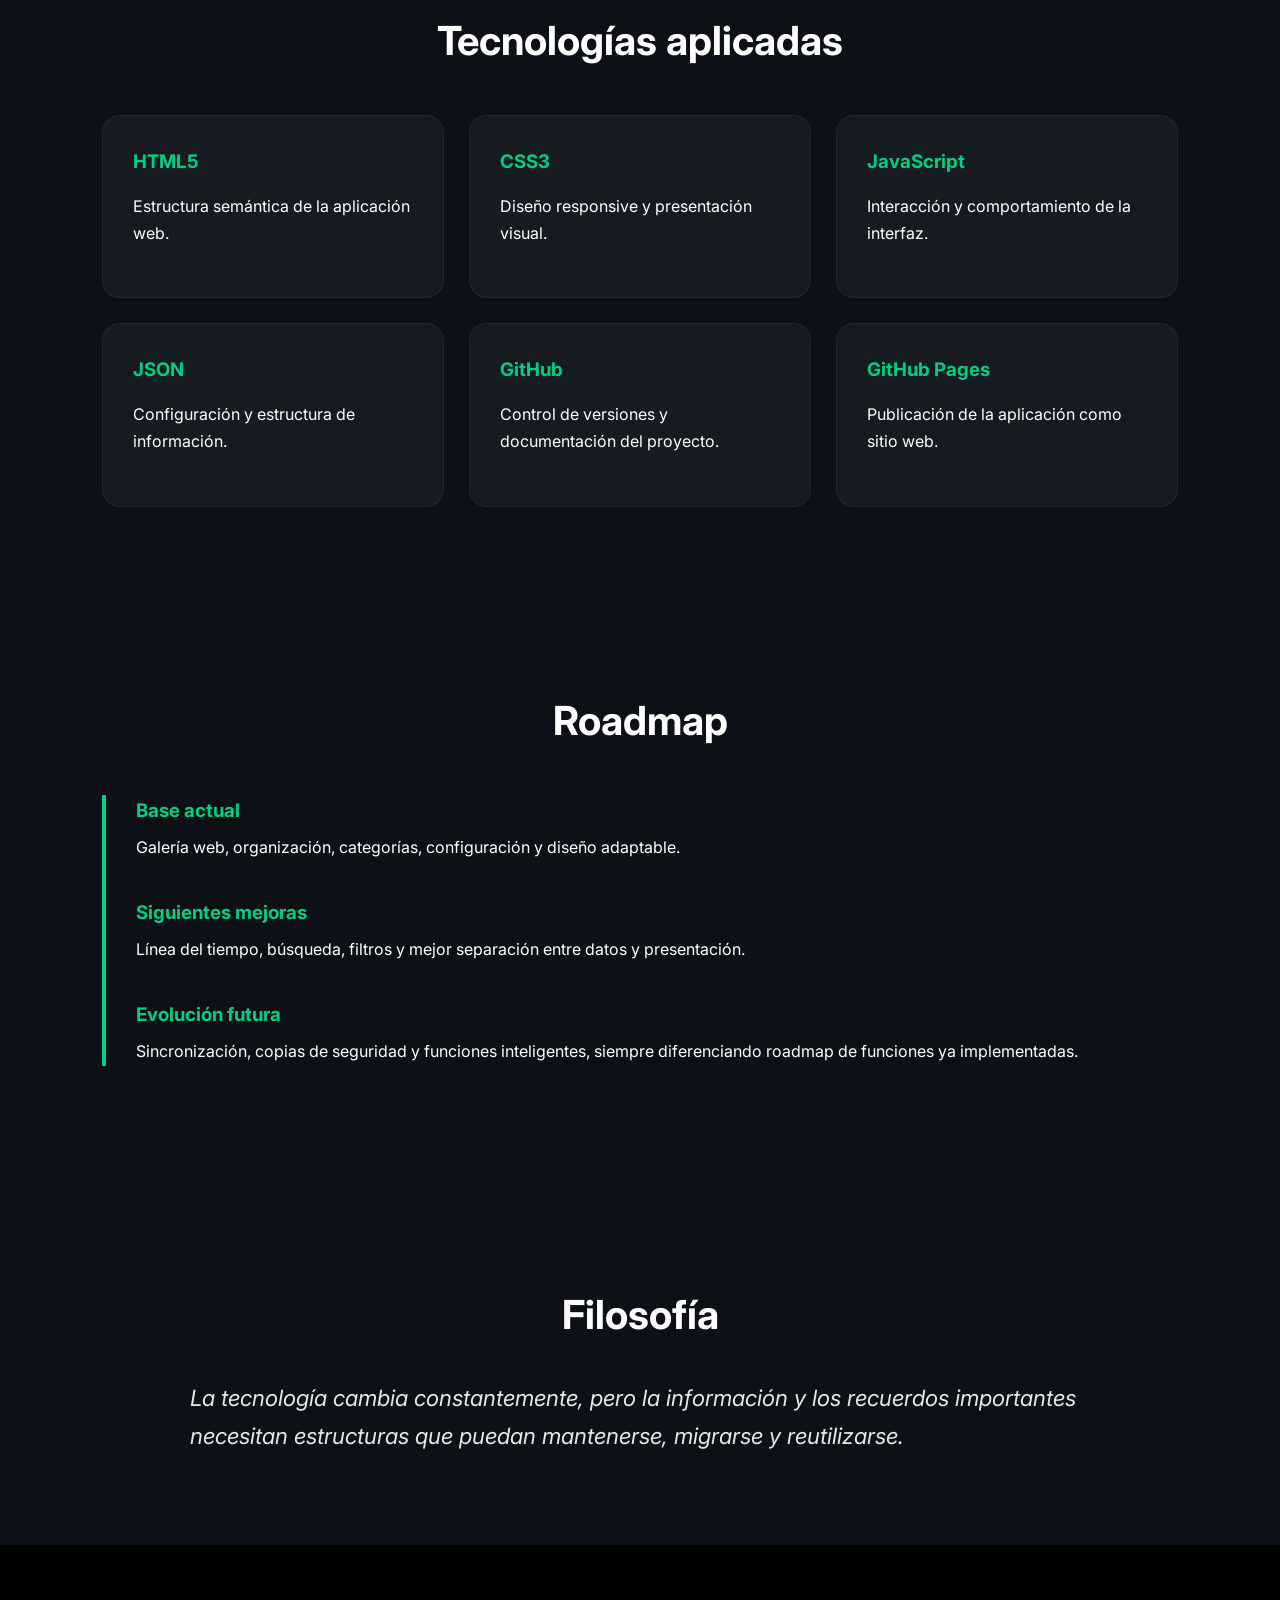
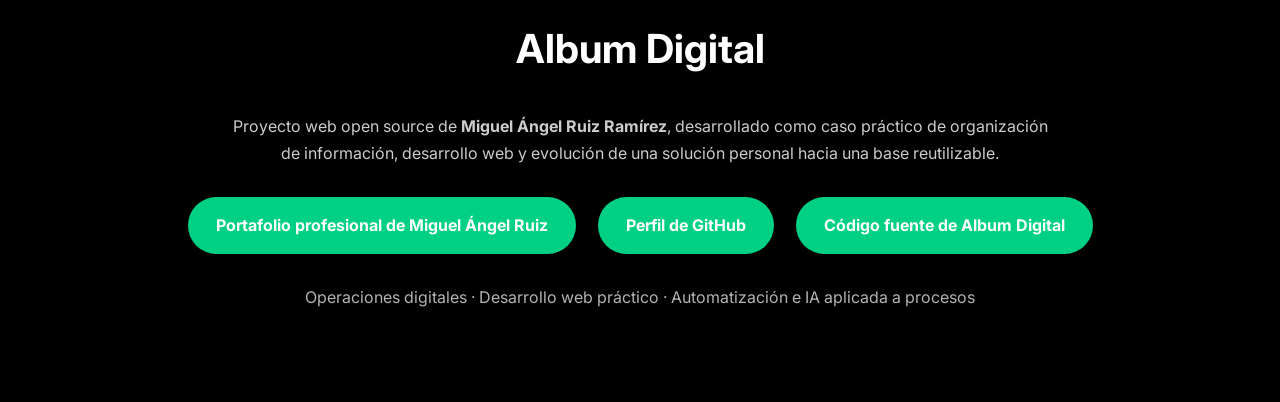
==== commit 4a5cdcab: "Mejora SEO y enlaces al portafolio profesional" ====
--- a/index.html
+++ b/index.html
@@ -1,667 +1,121 @@
-<!DOCTYPE html>
-<html lang="es">
-<head>
-<meta charset="UTF-8">
-<meta name="viewport" content="width=device-width, initial-scale=1.0">
-<title>Album Digital | Conserva hoy los recuerdos que mañana contarán tu historia</title>
-
-<link href="https://fonts.googleapis.com/css2?family=Inter:wght@300;400;600;700;800&display=swap" rel="stylesheet">
-
-<style>
-
-*{
-margin:0;
-padding:0;
-box-sizing:border-box;
-}
-
-html{
-scroll-behavior:smooth;
-}
-
-body{
-
-font-family:'Inter',sans-serif;
-background:#0d1117;
-color:#fff;
-line-height:1.7;
-
-}
-
-a{
-text-decoration:none;
-color:inherit;
-}
-
-header{
-
-min-height:100vh;
-
-display:flex;
-align-items:center;
-justify-content:center;
-text-align:center;
-
-padding:40px;
-
-background:
-
-linear-gradient(rgba(0,0,0,.65),rgba(0,0,0,.65)),
-url("https://images.unsplash.com/photo-1516035069371-29a1b244cc32?auto=format&fit=crop&w=1600&q=80");
-
-background-size:cover;
-background-position:center;
-
-}
-
-.hero{
-
-max-width:900px;
-
-}
-
-.hero h1{
-
-font-size:clamp(3rem,7vw,5rem);
-
-font-weight:800;
-
-margin-bottom:20px;
-
-}
-
-.hero p{
-
-font-size:1.3rem;
-
-opacity:.9;
-
-margin-bottom:40px;
-
-}
-
-.btn{
-
-display:inline-block;
-
-padding:18px 40px;
-
-background:#00d084;
-
-border-radius:50px;
-
-font-weight:700;
-
-transition:.3s;
-
-}
-
-.btn:hover{
-
-transform:translateY(-3px);
-
-background:#00b873;
-
-}
-
-section{
-
-padding:90px 8%;
-
-}
-
-.container{
-
-max-width:1200px;
-
-margin:auto;
-
-}
-
-h2{
-
-font-size:2.5rem;
-
-margin-bottom:30px;
-
-text-align:center;
-
-}
-
-p{
-
-margin-bottom:20px;
-
-}
-
-.grid{
-
-display:grid;
-
-grid-template-columns:repeat(auto-fit,minmax(280px,1fr));
-
-gap:25px;
-
-margin-top:40px;
-
-}
-
-.card{
-
-background:#161b22;
-
-padding:30px;
-
-border-radius:18px;
-
-transition:.3s;
-
-border:1px solid rgba(255,255,255,.05);
-
-}
-
-.card:hover{
-
-transform:translateY(-8px);
-
-}
-
-.card h3{
-
-margin-bottom:15px;
-
-color:#00d084;
-
-}
-
-.timeline{
-
-border-left:4px solid #00d084;
-
-padding-left:30px;
-
-margin-top:40px;
-
-}
-
-.timeline div{
-
-margin-bottom:35px;
-
-}
-
-.timeline h3{
-
-color:#00d084;
-
-margin-bottom:8px;
-
-}
-
-footer{
-
-padding:70px 30px;
-
-text-align:center;
-
-background:#000;
-
-}
-
-blockquote{
-
-font-size:1.4rem;
-
-font-style:italic;
-
-max-width:900px;
-
-margin:auto;
-
-opacity:.9;
-
-}
-
-@media(max-width:768px){
-
-section{
-
-padding:70px 25px;
-
-}
-
-.hero p{
-
-font-size:1.1rem;
-
-}
-
-}
-
-</style>
-
-</head>
-<body>
-
-<header>
-
-<div class="hero">
-
-<h1>Album Digital</h1>
-
-<p>
-
-Conserva hoy los recuerdos que mañana contarán tu historia.
-
-</p>
-
-<a href="#proyecto" class="btn">
-
-Conocer el proyecto
-
-</a>
-
-</div>
-
-</header>
-
-<section id="proyecto">
-
-<div class="container">
-
-<h2>¿Qué es Album Digital?</h2>
-
-<p>
-
-Album Digital es una plantilla web de código abierto diseñada para que cualquier persona pueda crear su propio álbum digital de fotografías y videos.
-
-</p>
-
-<p>
-
-Nació a partir de una experiencia personal: crear un espacio para conservar los recuerdos de un hijo y asegurar que esos momentos permanecieran disponibles con el paso del tiempo.
-
-Hoy evoluciona para que cualquier familia pueda construir su propia cápsula digital.
-
-</p>
-
-</div>
-
-</section>
-<section id="enlaces">
-
-<div class="container">
-
-<h2>Historia del Proyecto</h2>
-
-<div class="grid">
-
-<div class="card">
-
-<h3>🌱 Proyecto Original</h3>
-
-<p>
-La inspiración de <strong>Album Digital</strong> comenzó con <strong>AlbumFamiliar</strong>, un proyecto que demostró que era posible crear un álbum digital accesible desde cualquier navegador utilizando GitHub Pages.
-</p>
-
-<p>
-<a class="btn" href="https://kato250712.github.io/AlbumFamiliar/" target="_blank" rel="noopener noreferrer">
-Ver AlbumFamiliar
-</a>
-</p>
-
-</div>
-
-<div class="card">
-
-<h3>📸 Primer Caso de Uso</h3>
-
-<p>
-A partir de esa idea se desarrolló un álbum personal para preservar los recuerdos de la infancia de un hijo. Este proyecto sirvió como prueba de concepto y motivó la creación de una plantilla reutilizable para cualquier familia.
-</p>
-
-<p>
-<a class="btn" href="https://miguelangelruizfull-ai.github.io/album_MiguelAngelRuiz/" target="_blank" rel="noopener noreferrer">
-Ver Álbum de Miguel Ángel Ruiz
-</a>
-</p>
-
-</div>
-
-<div class="card">
-
-<h3>🚀 Album Digital</h3>
-
-<p>
-La evolución del proyecto es <strong>Album Digital</strong>, una plantilla de código abierto para que cualquier persona pueda crear su propio álbum digital, organizar sus recuerdos cronológicamente y personalizar completamente su contenido.
-</p>
-
-<p>
-<a class="btn" href="https://miguelangelruizfull-ai.github.io/Album_Digital/" target="_blank" rel="noopener noreferrer">
-Ver Album Digital
-</a>
-</p>
-
-</div>
-
-<div class="card">
-
-<h3>💻 Código Fuente</h3>
-
-<p>
-Descarga la plantilla, contribuye al desarrollo o crea tu propia versión del proyecto desde GitHub.
-</p>
-
-<p>
-<a class="btn" href="https://github.com/miguelangelruizfull-ai/Album_Digital" target="_blank" rel="noopener noreferrer">
-Repositorio en GitHub
-</a>
-</p>
-
-</div>
-
-</div>
-
-</div>
-
-</section>
-
-<section>
-
-<div class="container">
-
-<h2>¿Por qué existe?</h2>
-
-<div class="grid">
-
-<div class="card">
-
-<h3>📱 Teléfonos</h3>
-
-<p>
-
-Muchos recuerdos permanecen únicamente en un teléfono que algún día dejará de funcionar.
-
-</p>
-
-</div>
-
-<div class="card">
-
-<h3>💾 Memorias</h3>
-
-<p>
-
-Tarjetas SD, discos duros y memorias USB también pueden dañarse o perderse.
-
-</p>
-
-</div>
-
-<div class="card">
-
-<h3>❤️ Recuerdos</h3>
-
-<p>
-
-Las fotografías representan historias que merecen conservarse para las siguientes generaciones.
-
-</p>
-
-</div>
-
-</div>
-
-</div>
-
-</section>
-
-<section>
-
-<div class="container">
-
-<h2>Nuestra misión</h2>
-
-<p style="text-align:center;max-width:900px;margin:auto;">
-
-Ofrecer una herramienta sencilla, gratuita y personalizable para que cualquier persona pueda conservar y organizar sus recuerdos digitales durante muchos años.
-
-</p>
-
-</div>
-
-</section>
-
-<section>
-
-<div class="container">
-
-<h2>¿Qué puedes hacer?</h2>
-
-<div class="grid">
-
-<div class="card">
-
-<h3>📷 Crear álbumes</h3>
-
-<p>Organiza fotografías y videos.</p>
-
-</div>
-
-<div class="card">
-
-<h3>🗓 Cronología</h3>
-
-<p>Visualiza tu historia ordenada por fechas.</p>
-
-</div>
-
-<div class="card">
-
-<h3>🏷 Categorías</h3>
-
-<p>Clasifica tus recuerdos por temas.</p>
-
-</div>
-
-<div class="card">
-
-<h3>🌎 Compartir</h3>
-
-<p>Comparte tu historia con familiares y amigos.</p>
-
-</div>
-
-<div class="card">
-
-<h3>💻 GitHub Pages</h3>
-
-<p>Publica gratuitamente tu álbum digital.</p>
-
-</div>
-
-<div class="card">
-
-<h3>🎨 Personalización</h3>
-
-<p>Modifica completamente el contenido según tus necesidades.</p>
-
-</div>
-
-</div>
-
-</div>
-
-</section>
-
-<section>
-
-<div class="container">
-
-<h2>Casos de uso</h2>
-
-<div class="grid">
-
-<div class="card">
-
-Familias
-
-</div>
-
-<div class="card">
-
-Historia de un hijo
-
-</div>
-
-<div class="card">
-
-Viajes
-
-</div>
-
-<div class="card">
-
-Bodas
-
-</div>
-
-<div class="card">
-
-Graduaciones
-
-</div>
-
-<div class="card">
-
-Empresas familiares
-
-</div>
-
-<div class="card">
-
-Proyectos personales
-
-</div>
-
-<div class="card">
-
-Archivos históricos
-
-</div>
-
-</div>
-
-</div>
-
-</section>
-
-<section>
-
-<div class="container">
-
-<h2>Roadmap</h2>
-
-<div class="timeline">
-
-<div>
-
-<h3>Versión 1.0</h3>
-
-Galería web • Organización cronológica • Categorías • Responsive.
-
-</div>
-
-<div>
-
-<h3>Versión 2.0</h3>
-
-Línea del tiempo • Búsqueda • Favoritos.
-
-</div>
-
-<div>
-
-<h3>Versión 3.0</h3>
-
-Usuarios • Álbumes privados • Compartir recuerdos.
-
-</div>
-
-<div>
-
-<h3>Versión 4.0</h3>
-
-Aplicación móvil • Sincronización • Copias de seguridad.
-
-</div>
-
-<div>
-
-<h3>Versión 5.0</h3>
-
-Organización inteligente mediante IA.
-
-</div>
-
-</div>
-
-</div>
-
-</section>
-
-<section>
-
-<div class="container">
-
-<h2>Filosofía</h2>
-
-<blockquote>
-
-"Las fotografías son más que imágenes.
-
-Son historias.
-
-Son personas.
-
-Son momentos irrepetibles.
-
-La tecnología cambia constantemente, pero los recuerdos merecen permanecer."
-
-</blockquote>
-
-</div>
-
-</section>
-<footer>
-
-<h2>Album Digital</h2>
-
-<p>
-
-Proyecto de código abierto para preservar la memoria digital de las familias.
-
-</p>
-
-<br>
-
-<p>
-
-Desarrollado por <strong>Miguel Ángel Ruiz</strong>
-
-</p>
-
-<br>
-
-<p style="opacity:.7;">
-
-Los dispositivos pueden perderse.
-
-Los recuerdos no deberían hacerlo.
-
-</p>
-
-</footer>
-
-</body>
+<!DOCTYPE html>
+<html lang="es">
+<head>
+<meta charset="UTF-8">
+<meta name="viewport" content="width=device-width, initial-scale=1.0">
+<title>Album Digital | Proyecto web open source de Miguel Ángel Ruiz</title>
+<meta name="description" content="Album Digital es una plantilla web open source creada por Miguel Ángel Ruiz para organizar fotografías y videos con HTML, CSS, JavaScript, JSON y GitHub Pages.">
+<meta name="author" content="Miguel Ángel Ruiz Ramírez">
+<meta name="robots" content="index,follow">
+<link rel="canonical" href="https://miguelangelruizfull-ai.github.io/Album_Digital/">
+<meta property="og:title" content="Album Digital | Proyecto web open source">
+<meta property="og:description" content="Plantilla web reutilizable para organizar fotografías y videos, desarrollada con HTML, CSS, JavaScript, JSON y GitHub Pages.">
+<meta property="og:type" content="website">
+<meta property="og:url" content="https://miguelangelruizfull-ai.github.io/Album_Digital/">
+<meta name="twitter:card" content="summary">
+<script type="application/ld+json">
+{
+  "@context": "https://schema.org",
+  "@type": "SoftwareSourceCode",
+  "name": "Album Digital",
+  "description": "Plantilla web open source para organizar fotografías y videos.",
+  "codeRepository": "https://github.com/miguelangelruizfull-ai/Album_Digital",
+  "url": "https://miguelangelruizfull-ai.github.io/Album_Digital/",
+  "programmingLanguage": ["HTML", "CSS", "JavaScript", "JSON"],
+  "creator": {
+    "@type": "Person",
+    "name": "Miguel Ángel Ruiz Ramírez",
+    "url": "https://miguelangelruizfull-ai.github.io/",
+    "sameAs": ["https://github.com/miguelangelruizfull-ai"]
+  }
+}
+</script>
+<link href="https://fonts.googleapis.com/css2?family=Inter:wght@300;400;600;700;800&display=swap" rel="stylesheet">
+<style>
+*{margin:0;padding:0;box-sizing:border-box}html{scroll-behavior:smooth}body{font-family:'Inter',sans-serif;background:#0d1117;color:#fff;line-height:1.7}a{text-decoration:none;color:inherit}header{min-height:100vh;display:flex;align-items:center;justify-content:center;text-align:center;padding:40px;background:linear-gradient(rgba(0,0,0,.65),rgba(0,0,0,.65)),url("https://images.unsplash.com/photo-1516035069371-29a1b244cc32?auto=format&fit=crop&w=1600&q=80");background-size:cover;background-position:center}.hero{max-width:900px}.hero h1{font-size:clamp(3rem,7vw,5rem);font-weight:800;margin-bottom:20px}.hero p{font-size:1.3rem;opacity:.9;margin-bottom:40px}.btn{display:inline-block;padding:15px 28px;background:#00d084;border-radius:50px;font-weight:700;transition:.3s;margin:5px}.btn:hover{transform:translateY(-3px);background:#00b873}section{padding:90px 8%}.container{max-width:1200px;margin:auto}h2{font-size:2.5rem;margin-bottom:30px;text-align:center}p{margin-bottom:20px}.grid{display:grid;grid-template-columns:repeat(auto-fit,minmax(280px,1fr));gap:25px;margin-top:40px}.card{background:#161b22;padding:30px;border-radius:18px;transition:.3s;border:1px solid rgba(255,255,255,.05)}.card:hover{transform:translateY(-8px)}.card h3{margin-bottom:15px;color:#00d084}.timeline{border-left:4px solid #00d084;padding-left:30px;margin-top:40px}.timeline div{margin-bottom:35px}.timeline h3{color:#00d084;margin-bottom:8px}footer{padding:70px 30px;text-align:center;background:#000}footer .links{display:flex;justify-content:center;gap:12px;flex-wrap:wrap;margin:25px 0}footer .seo-copy{max-width:820px;margin:0 auto 20px;opacity:.8}blockquote{font-size:1.4rem;font-style:italic;max-width:900px;margin:auto;opacity:.9}@media(max-width:768px){section{padding:70px 25px}.hero p{font-size:1.1rem}}
+</style>
+</head>
+<body>
+<header>
+<div class="hero">
+<h1>Album Digital</h1>
+<p>Plantilla web open source para organizar y conservar fotografías y videos mediante tecnologías web y GitHub Pages.</p>
+<a href="#proyecto" class="btn">Conocer el proyecto</a>
+<a href="https://github.com/miguelangelruizfull-ai/Album_Digital" class="btn" target="_blank" rel="noopener noreferrer">Ver código en GitHub</a>
+</div>
+</header>
+
+<section id="proyecto"><div class="container">
+<h2>¿Qué es Album Digital?</h2>
+<p><strong>Album Digital</strong> es una plantilla web de código abierto diseñada para crear álbumes digitales de fotografías y videos sin depender de una plataforma propietaria.</p>
+<p>El proyecto surgió a partir de una implementación personal y evolucionó hacia una base reutilizable. Su objetivo técnico es separar el contenido privado del producto, facilitar la personalización y permitir publicación mediante GitHub Pages.</p>
+</div></section>
+
+<section id="enlaces"><div class="container">
+<h2>Evolución del proyecto</h2>
+<div class="grid">
+<div class="card"><h3>Origen</h3><p>La primera implementación nació para resolver una necesidad real de organización y preservación de recuerdos digitales.</p></div>
+<div class="card"><h3>Producto reutilizable</h3><p>La experiencia se transformó en una plantilla abierta que puede adaptarse a diferentes álbumes y archivos multimedia.</p></div>
+<div class="card"><h3>Código fuente</h3><p>El repositorio documenta el proyecto y permite estudiar, adaptar o continuar su desarrollo.</p><p><a class="btn" href="https://github.com/miguelangelruizfull-ai/Album_Digital" target="_blank" rel="noopener noreferrer">Repositorio en GitHub</a></p></div>
+</div>
+</div></section>
+
+<section><div class="container">
+<h2>Problema que busca resolver</h2>
+<div class="grid">
+<div class="card"><h3>Información dispersa</h3><p>Fotografías y videos pueden terminar repartidos entre teléfonos, memorias y distintas plataformas.</p></div>
+<div class="card"><h3>Dependencia de servicios</h3><p>Una solución web propia permite conservar una estructura controlable y transferible.</p></div>
+<div class="card"><h3>Organización</h3><p>El proyecto busca facilitar una estructura cronológica y configurable para archivos multimedia.</p></div>
+</div>
+</div></section>
+
+<section><div class="container">
+<h2>Funciones y casos de uso</h2>
+<div class="grid">
+<div class="card"><h3>Álbumes digitales</h3><p>Organización de fotografías y videos.</p></div>
+<div class="card"><h3>Cronología</h3><p>Estructura de recuerdos o evidencias por fechas.</p></div>
+<div class="card"><h3>Categorías</h3><p>Clasificación adaptable por temas.</p></div>
+<div class="card"><h3>GitHub Pages</h3><p>Publicación web estática y accesible.</p></div>
+<div class="card"><h3>Personalización</h3><p>Contenido y configuración ajustables a cada implementación.</p></div>
+<div class="card"><h3>Archivos históricos</h3><p>Base para organizar colecciones multimedia y proyectos personales.</p></div>
+</div>
+</div></section>
+
+<section><div class="container">
+<h2>Tecnologías aplicadas</h2>
+<div class="grid">
+<div class="card"><h3>HTML5</h3><p>Estructura semántica de la aplicación web.</p></div>
+<div class="card"><h3>CSS3</h3><p>Diseño responsive y presentación visual.</p></div>
+<div class="card"><h3>JavaScript</h3><p>Interacción y comportamiento de la interfaz.</p></div>
+<div class="card"><h3>JSON</h3><p>Configuración y estructura de información.</p></div>
+<div class="card"><h3>GitHub</h3><p>Control de versiones y documentación del proyecto.</p></div>
+<div class="card"><h3>GitHub Pages</h3><p>Publicación de la aplicación como sitio web.</p></div>
+</div>
+</div></section>
+
+<section><div class="container">
+<h2>Roadmap</h2>
+<div class="timeline">
+<div><h3>Base actual</h3><p>Galería web, organización, categorías, configuración y diseño adaptable.</p></div>
+<div><h3>Siguientes mejoras</h3><p>Línea del tiempo, búsqueda, filtros y mejor separación entre datos y presentación.</p></div>
+<div><h3>Evolución futura</h3><p>Sincronización, copias de seguridad y funciones inteligentes, siempre diferenciando roadmap de funciones ya implementadas.</p></div>
+</div>
+</div></section>
+
+<section><div class="container">
+<h2>Filosofía</h2>
+<blockquote>La tecnología cambia constantemente, pero la información y los recuerdos importantes necesitan estructuras que puedan mantenerse, migrarse y reutilizarse.</blockquote>
+</div></section>
+
+<footer>
+<h2>Album Digital</h2>
+<p class="seo-copy">Proyecto web open source de <strong>Miguel Ángel Ruiz Ramírez</strong>, desarrollado como caso práctico de organización de información, desarrollo web y evolución de una solución personal hacia una base reutilizable.</p>
+<div class="links">
+<a class="btn" href="https://miguelangelruizfull-ai.github.io/" target="_blank" rel="noopener">Portafolio profesional de Miguel Ángel Ruiz</a>
+<a class="btn" href="https://github.com/miguelangelruizfull-ai" target="_blank" rel="noopener">Perfil de GitHub</a>
+<a class="btn" href="https://github.com/miguelangelruizfull-ai/Album_Digital" target="_blank" rel="noopener">Código fuente de Album Digital</a>
+</div>
+<p style="opacity:.7;">Operaciones digitales · Desarrollo web práctico · Automatización e IA aplicada a procesos</p>
+</footer>
+</body>
 </html>
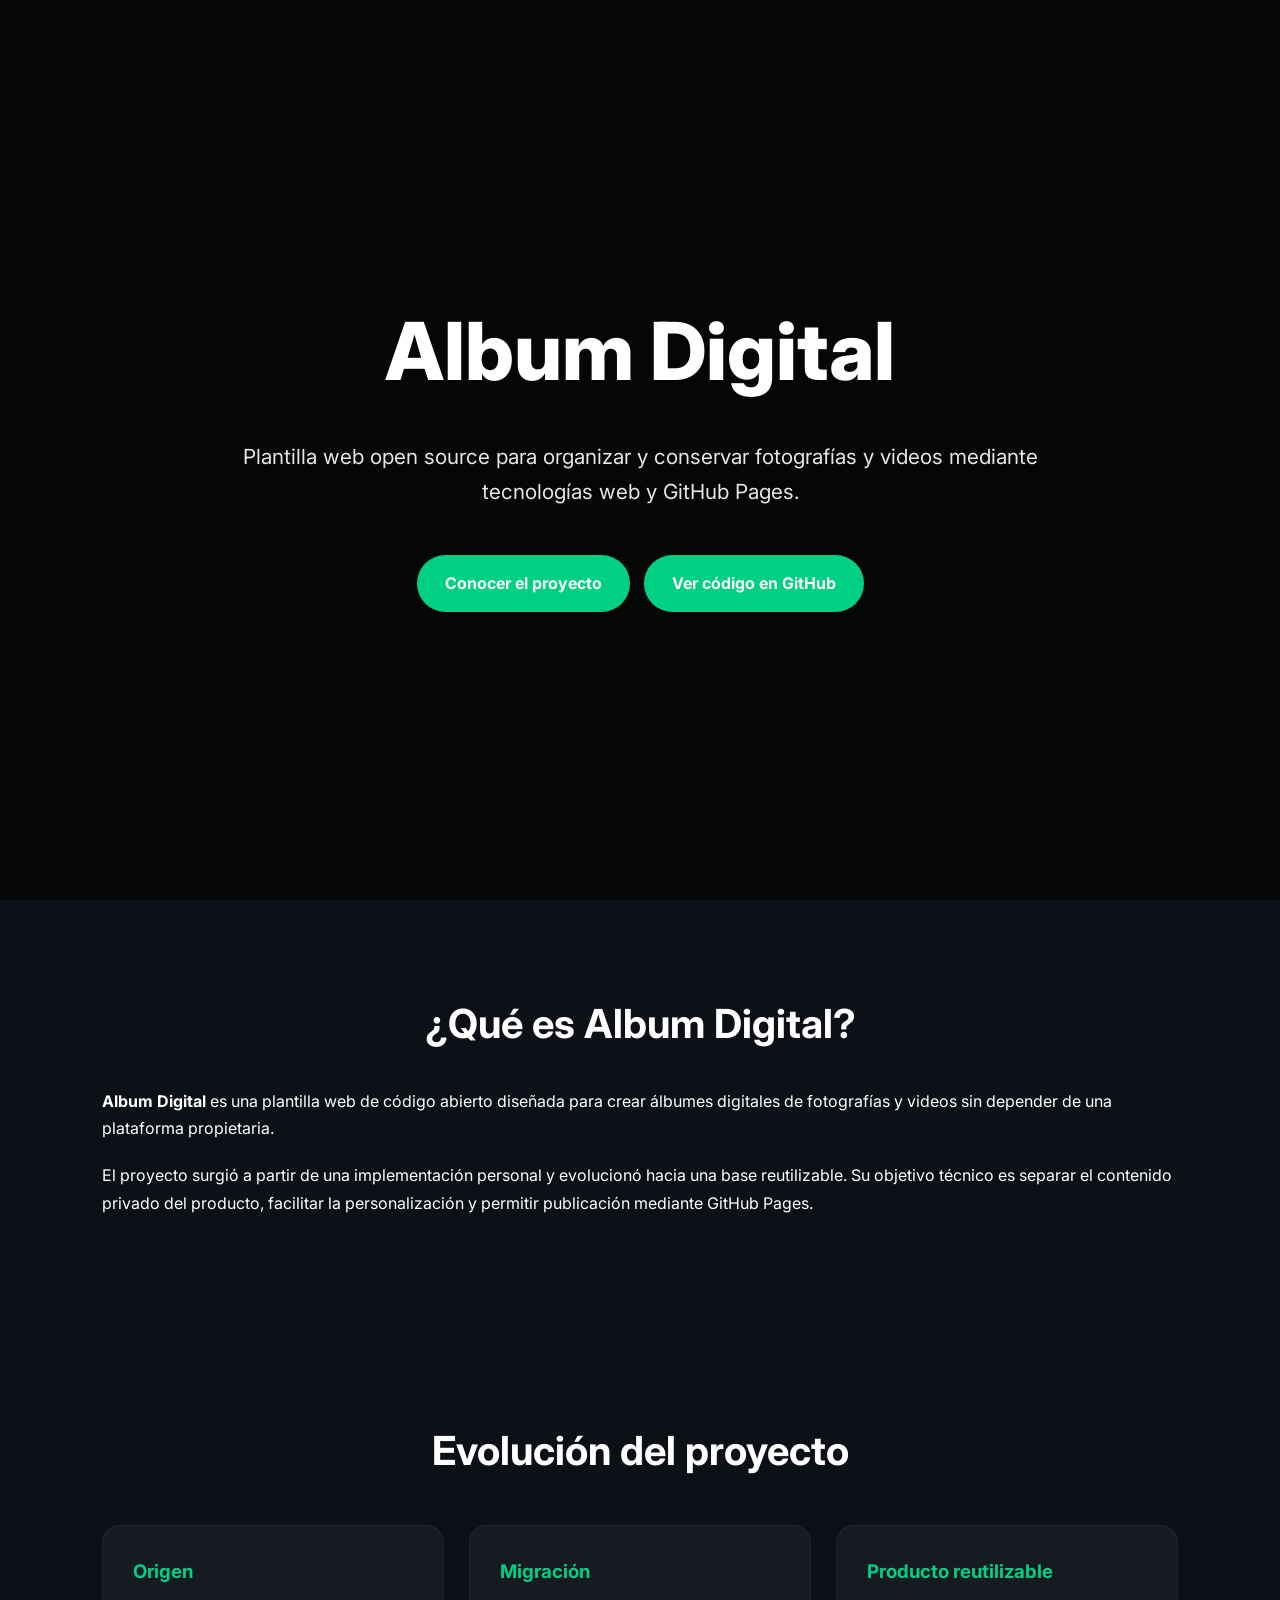
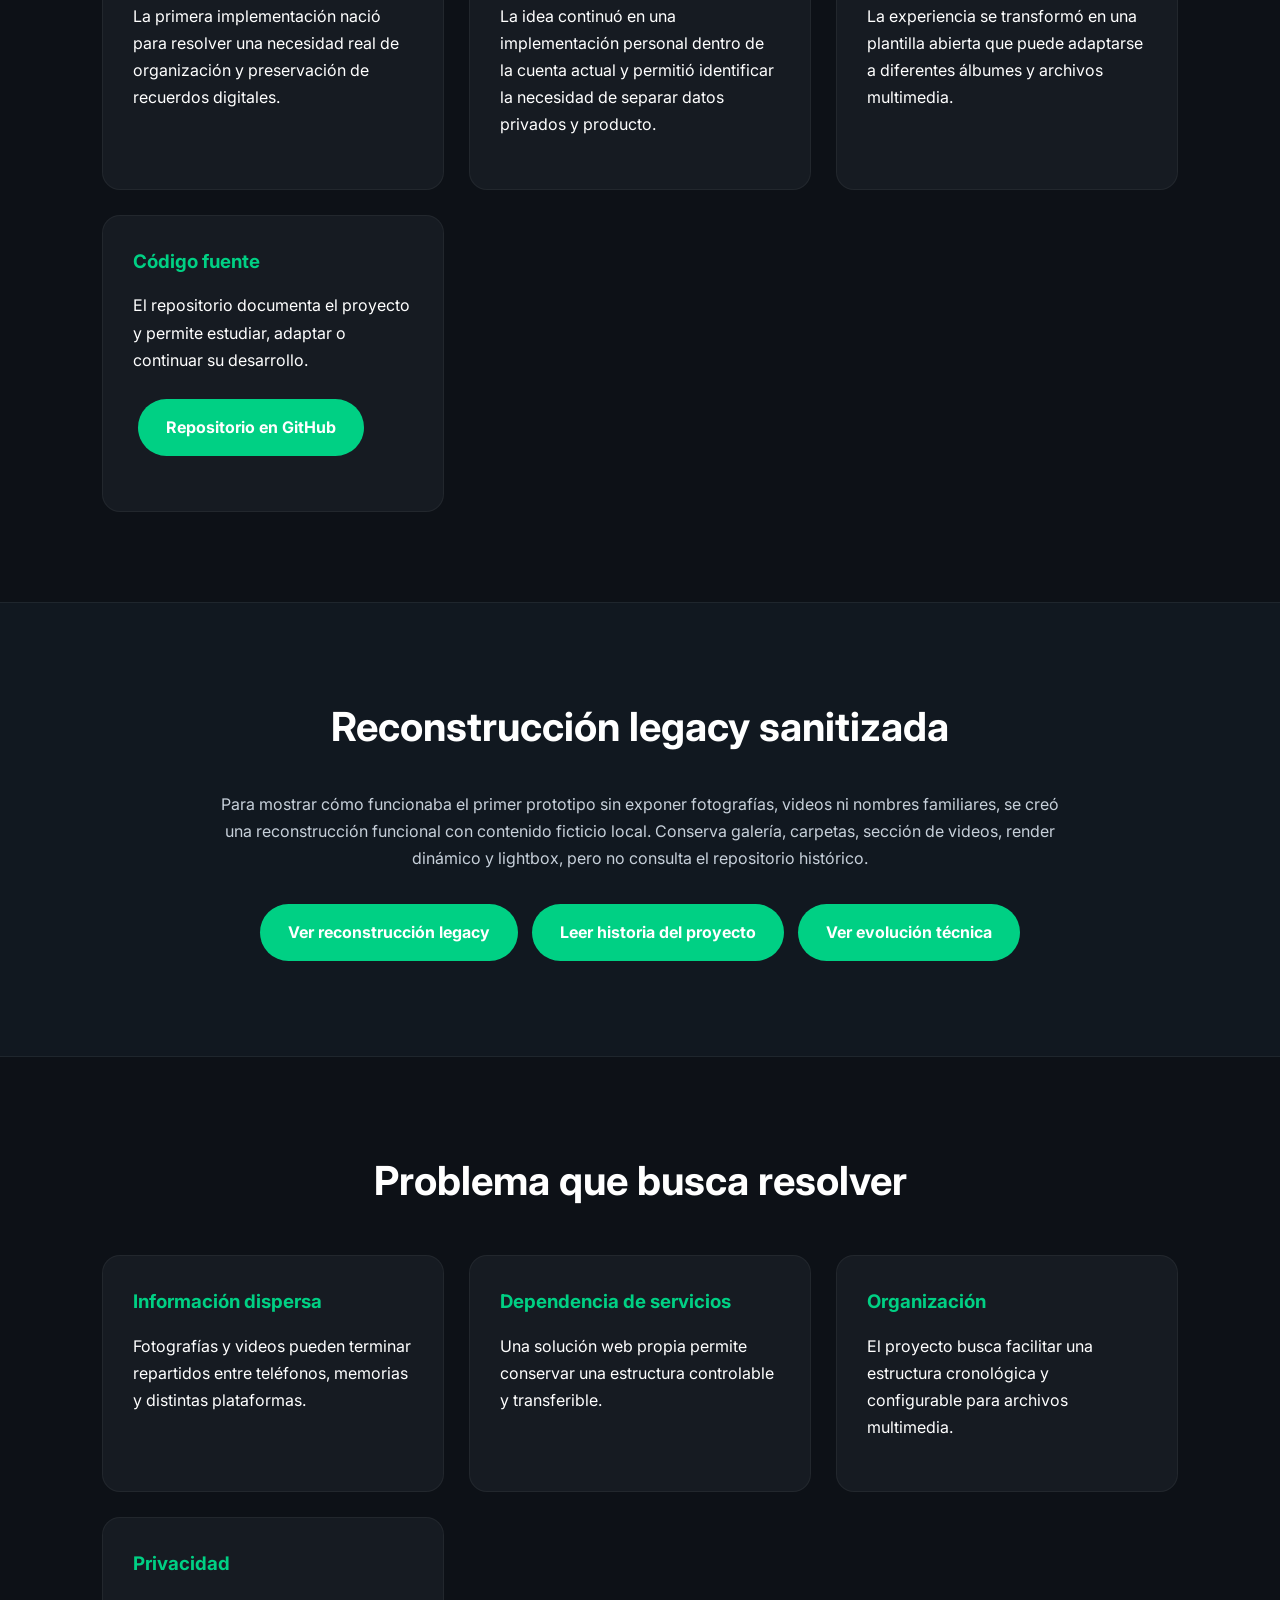
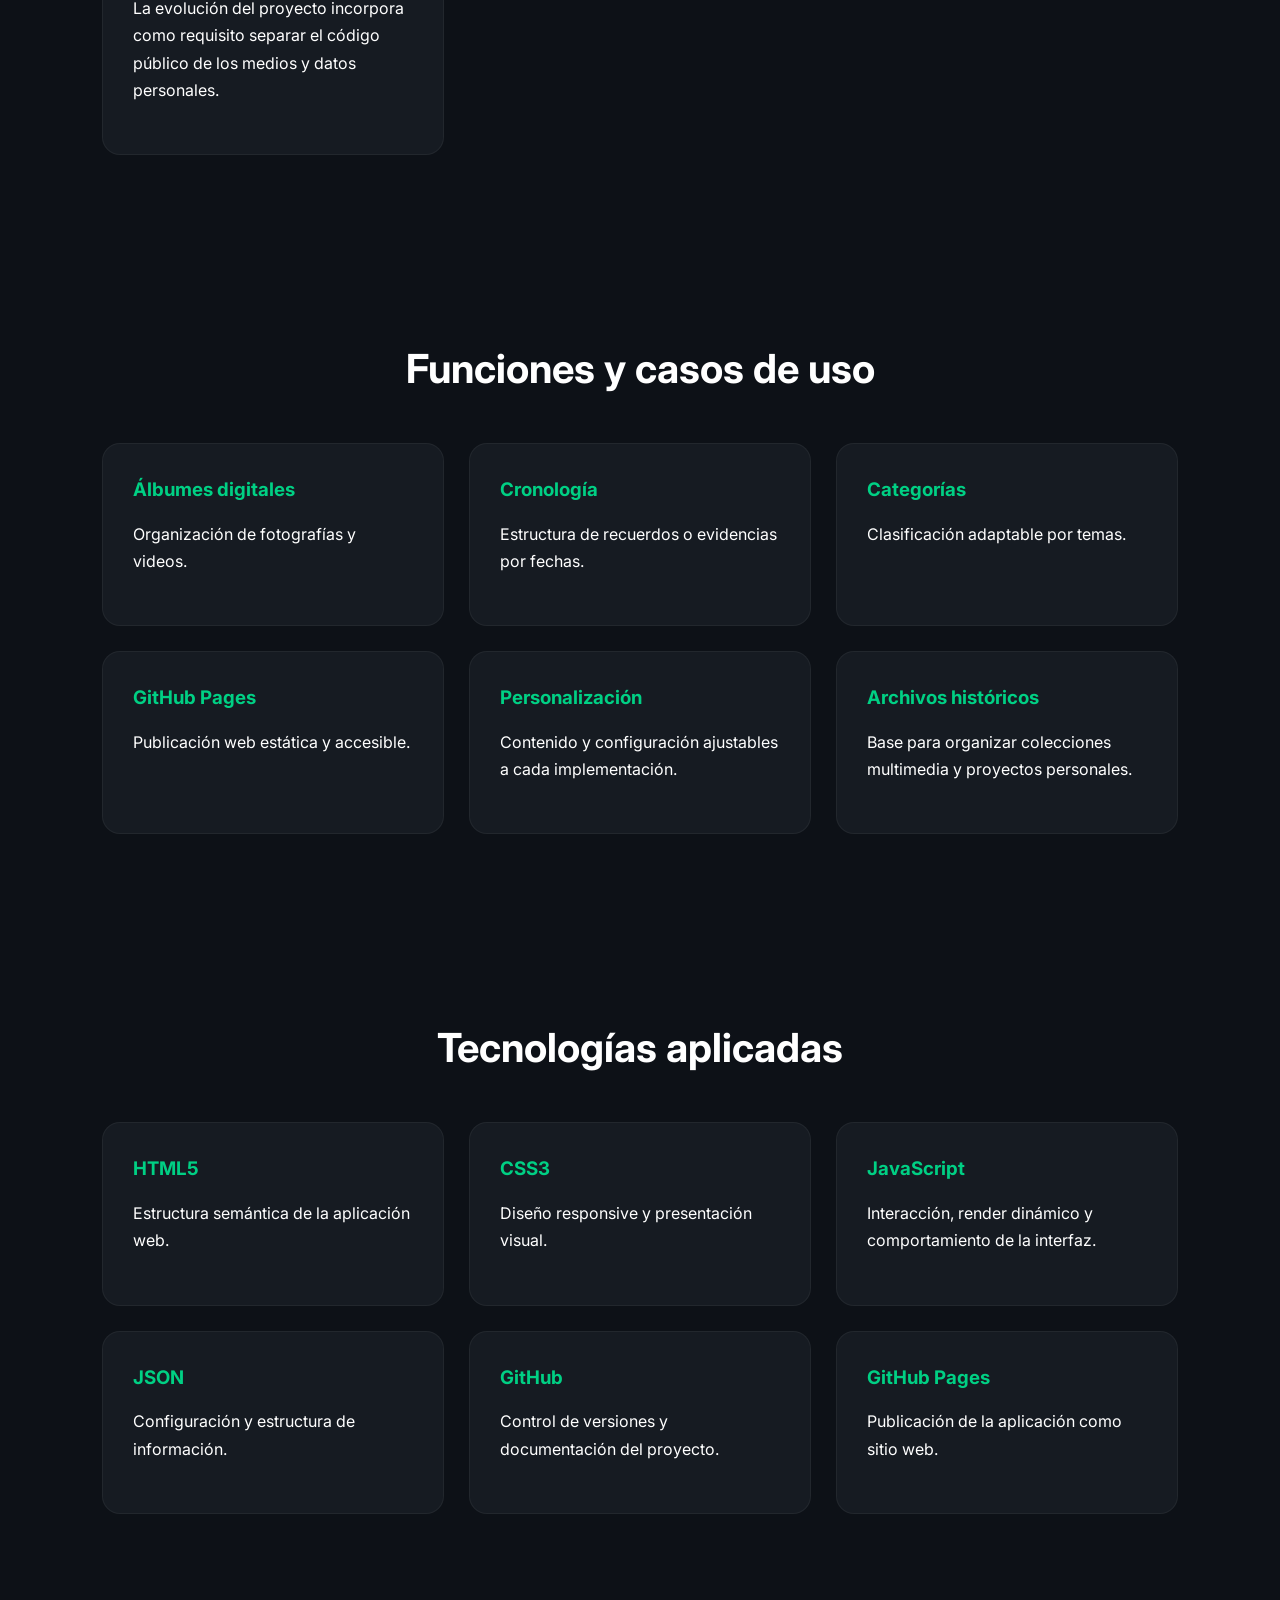
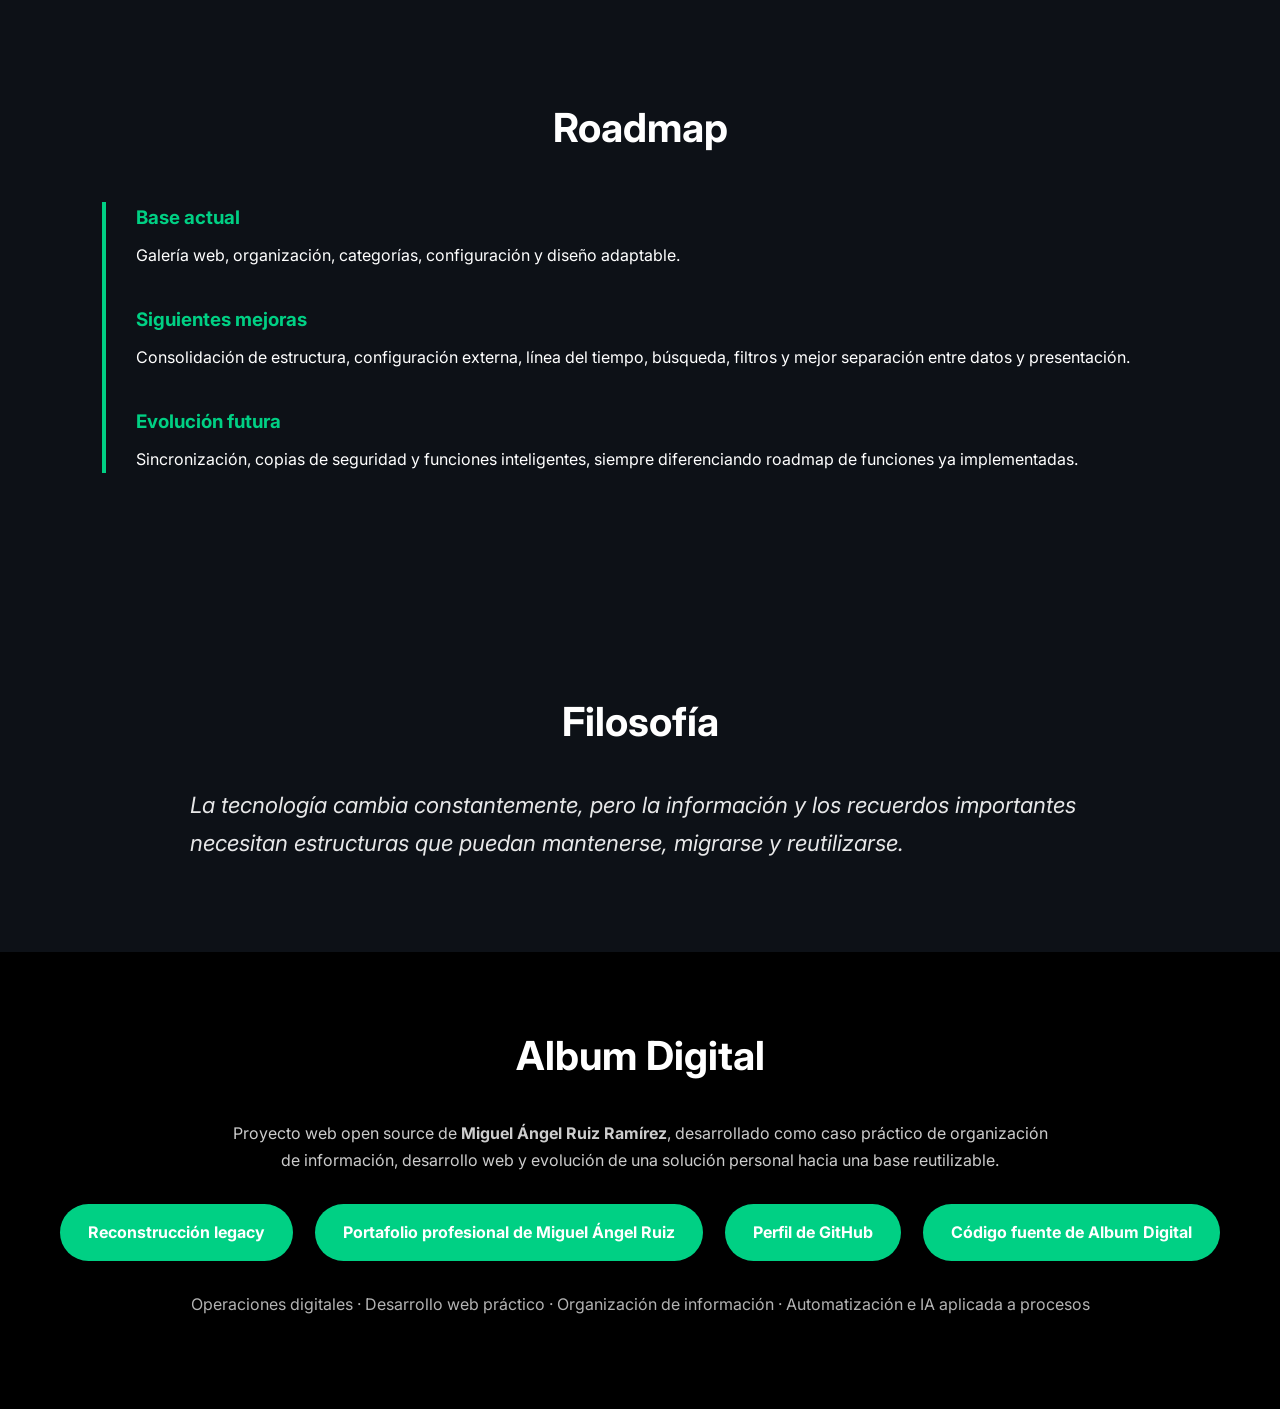
==== commit bd87ac1a: "feat: surface sanitized legacy reconstruction" ====
--- a/index.html
+++ b/index.html
@@ -32,7 +32,7 @@
 </script>
 <link href="https://fonts.googleapis.com/css2?family=Inter:wght@300;400;600;700;800&display=swap" rel="stylesheet">
 <style>
-*{margin:0;padding:0;box-sizing:border-box}html{scroll-behavior:smooth}body{font-family:'Inter',sans-serif;background:#0d1117;color:#fff;line-height:1.7}a{text-decoration:none;color:inherit}header{min-height:100vh;display:flex;align-items:center;justify-content:center;text-align:center;padding:40px;background:linear-gradient(rgba(0,0,0,.65),rgba(0,0,0,.65)),url("https://images.unsplash.com/photo-1516035069371-29a1b244cc32?auto=format&fit=crop&w=1600&q=80");background-size:cover;background-position:center}.hero{max-width:900px}.hero h1{font-size:clamp(3rem,7vw,5rem);font-weight:800;margin-bottom:20px}.hero p{font-size:1.3rem;opacity:.9;margin-bottom:40px}.btn{display:inline-block;padding:15px 28px;background:#00d084;border-radius:50px;font-weight:700;transition:.3s;margin:5px}.btn:hover{transform:translateY(-3px);background:#00b873}section{padding:90px 8%}.container{max-width:1200px;margin:auto}h2{font-size:2.5rem;margin-bottom:30px;text-align:center}p{margin-bottom:20px}.grid{display:grid;grid-template-columns:repeat(auto-fit,minmax(280px,1fr));gap:25px;margin-top:40px}.card{background:#161b22;padding:30px;border-radius:18px;transition:.3s;border:1px solid rgba(255,255,255,.05)}.card:hover{transform:translateY(-8px)}.card h3{margin-bottom:15px;color:#00d084}.timeline{border-left:4px solid #00d084;padding-left:30px;margin-top:40px}.timeline div{margin-bottom:35px}.timeline h3{color:#00d084;margin-bottom:8px}footer{padding:70px 30px;text-align:center;background:#000}footer .links{display:flex;justify-content:center;gap:12px;flex-wrap:wrap;margin:25px 0}footer .seo-copy{max-width:820px;margin:0 auto 20px;opacity:.8}blockquote{font-size:1.4rem;font-style:italic;max-width:900px;margin:auto;opacity:.9}@media(max-width:768px){section{padding:70px 25px}.hero p{font-size:1.1rem}}
+*{margin:0;padding:0;box-sizing:border-box}html{scroll-behavior:smooth}body{font-family:'Inter',sans-serif;background:#0d1117;color:#fff;line-height:1.7}a{text-decoration:none;color:inherit}header{min-height:100vh;display:flex;align-items:center;justify-content:center;text-align:center;padding:40px;background:linear-gradient(rgba(0,0,0,.65),rgba(0,0,0,.65)),url("https://images.unsplash.com/photo-1516035069371-29a1b244cc32?auto=format&fit=crop&w=1600&q=80");background-size:cover;background-position:center}.hero{max-width:900px}.hero h1{font-size:clamp(3rem,7vw,5rem);font-weight:800;margin-bottom:20px}.hero p{font-size:1.3rem;opacity:.9;margin-bottom:40px}.btn{display:inline-block;padding:15px 28px;background:#00d084;border-radius:50px;font-weight:700;transition:.3s;margin:5px}.btn:hover{transform:translateY(-3px);background:#00b873}section{padding:90px 8%}.container{max-width:1200px;margin:auto}h2{font-size:2.5rem;margin-bottom:30px;text-align:center}p{margin-bottom:20px}.grid{display:grid;grid-template-columns:repeat(auto-fit,minmax(280px,1fr));gap:25px;margin-top:40px}.card{background:#161b22;padding:30px;border-radius:18px;transition:.3s;border:1px solid rgba(255,255,255,.05)}.card:hover{transform:translateY(-8px)}.card h3{margin-bottom:15px;color:#00d084}.timeline{border-left:4px solid #00d084;padding-left:30px;margin-top:40px}.timeline div{margin-bottom:35px}.timeline h3{color:#00d084;margin-bottom:8px}.legacy{background:#111820;border-top:1px solid rgba(255,255,255,.06);border-bottom:1px solid rgba(255,255,255,.06)}.legacy-note{max-width:850px;margin:0 auto 26px;text-align:center;color:#c7d0da}.legacy-actions{text-align:center}footer{padding:70px 30px;text-align:center;background:#000}footer .links{display:flex;justify-content:center;gap:12px;flex-wrap:wrap;margin:25px 0}footer .seo-copy{max-width:820px;margin:0 auto 20px;opacity:.8}blockquote{font-size:1.4rem;font-style:italic;max-width:900px;margin:auto;opacity:.9}@media(max-width:768px){section{padding:70px 25px}.hero p{font-size:1.1rem}}
 </style>
 </head>
 <body>
@@ -55,8 +55,19 @@
 <h2>Evolución del proyecto</h2>
 <div class="grid">
 <div class="card"><h3>Origen</h3><p>La primera implementación nació para resolver una necesidad real de organización y preservación de recuerdos digitales.</p></div>
+<div class="card"><h3>Migración</h3><p>La idea continuó en una implementación personal dentro de la cuenta actual y permitió identificar la necesidad de separar datos privados y producto.</p></div>
 <div class="card"><h3>Producto reutilizable</h3><p>La experiencia se transformó en una plantilla abierta que puede adaptarse a diferentes álbumes y archivos multimedia.</p></div>
 <div class="card"><h3>Código fuente</h3><p>El repositorio documenta el proyecto y permite estudiar, adaptar o continuar su desarrollo.</p><p><a class="btn" href="https://github.com/miguelangelruizfull-ai/Album_Digital" target="_blank" rel="noopener noreferrer">Repositorio en GitHub</a></p></div>
+</div>
+</div></section>
+
+<section class="legacy"><div class="container">
+<h2>Reconstrucción legacy sanitizada</h2>
+<p class="legacy-note">Para mostrar cómo funcionaba el primer prototipo sin exponer fotografías, videos ni nombres familiares, se creó una reconstrucción funcional con contenido ficticio local. Conserva galería, carpetas, sección de videos, render dinámico y lightbox, pero no consulta el repositorio histórico.</p>
+<div class="legacy-actions">
+<a class="btn" href="./legacy/">Ver reconstrucción legacy</a>
+<a class="btn" href="https://github.com/miguelangelruizfull-ai/Album_Digital/blob/main/HISTORY.md" target="_blank" rel="noopener">Leer historia del proyecto</a>
+<a class="btn" href="https://github.com/miguelangelruizfull-ai/Album_Digital/blob/main/docs/EVOLUCION.md" target="_blank" rel="noopener">Ver evolución técnica</a>
 </div>
 </div></section>
 
@@ -66,6 +77,7 @@
 <div class="card"><h3>Información dispersa</h3><p>Fotografías y videos pueden terminar repartidos entre teléfonos, memorias y distintas plataformas.</p></div>
 <div class="card"><h3>Dependencia de servicios</h3><p>Una solución web propia permite conservar una estructura controlable y transferible.</p></div>
 <div class="card"><h3>Organización</h3><p>El proyecto busca facilitar una estructura cronológica y configurable para archivos multimedia.</p></div>
+<div class="card"><h3>Privacidad</h3><p>La evolución del proyecto incorpora como requisito separar el código público de los medios y datos personales.</p></div>
 </div>
 </div></section>
 
@@ -86,7 +98,7 @@
 <div class="grid">
 <div class="card"><h3>HTML5</h3><p>Estructura semántica de la aplicación web.</p></div>
 <div class="card"><h3>CSS3</h3><p>Diseño responsive y presentación visual.</p></div>
-<div class="card"><h3>JavaScript</h3><p>Interacción y comportamiento de la interfaz.</p></div>
+<div class="card"><h3>JavaScript</h3><p>Interacción, render dinámico y comportamiento de la interfaz.</p></div>
 <div class="card"><h3>JSON</h3><p>Configuración y estructura de información.</p></div>
 <div class="card"><h3>GitHub</h3><p>Control de versiones y documentación del proyecto.</p></div>
 <div class="card"><h3>GitHub Pages</h3><p>Publicación de la aplicación como sitio web.</p></div>
@@ -97,7 +109,7 @@
 <h2>Roadmap</h2>
 <div class="timeline">
 <div><h3>Base actual</h3><p>Galería web, organización, categorías, configuración y diseño adaptable.</p></div>
-<div><h3>Siguientes mejoras</h3><p>Línea del tiempo, búsqueda, filtros y mejor separación entre datos y presentación.</p></div>
+<div><h3>Siguientes mejoras</h3><p>Consolidación de estructura, configuración externa, línea del tiempo, búsqueda, filtros y mejor separación entre datos y presentación.</p></div>
 <div><h3>Evolución futura</h3><p>Sincronización, copias de seguridad y funciones inteligentes, siempre diferenciando roadmap de funciones ya implementadas.</p></div>
 </div>
 </div></section>
@@ -111,11 +123,12 @@
 <h2>Album Digital</h2>
 <p class="seo-copy">Proyecto web open source de <strong>Miguel Ángel Ruiz Ramírez</strong>, desarrollado como caso práctico de organización de información, desarrollo web y evolución de una solución personal hacia una base reutilizable.</p>
 <div class="links">
+<a class="btn" href="./legacy/">Reconstrucción legacy</a>
 <a class="btn" href="https://miguelangelruizfull-ai.github.io/" target="_blank" rel="noopener">Portafolio profesional de Miguel Ángel Ruiz</a>
 <a class="btn" href="https://github.com/miguelangelruizfull-ai" target="_blank" rel="noopener">Perfil de GitHub</a>
 <a class="btn" href="https://github.com/miguelangelruizfull-ai/Album_Digital" target="_blank" rel="noopener">Código fuente de Album Digital</a>
 </div>
-<p style="opacity:.7;">Operaciones digitales · Desarrollo web práctico · Automatización e IA aplicada a procesos</p>
+<p style="opacity:.7;">Operaciones digitales · Desarrollo web práctico · Organización de información · Automatización e IA aplicada a procesos</p>
 </footer>
 </body>
 </html>
